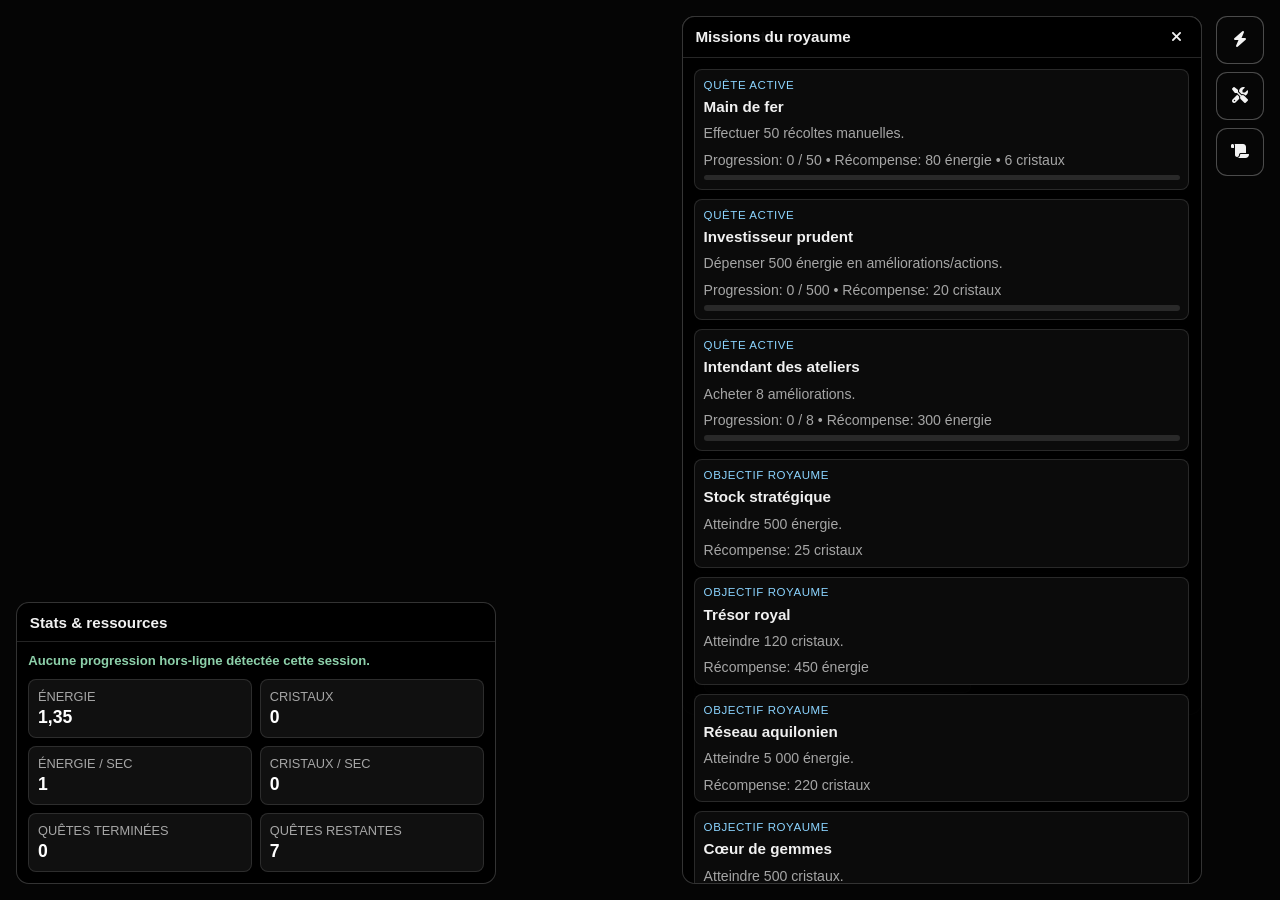
==== idle.html @ 7792df72 "Adjust idle HUD layout and popup toggle behavior" ====
<!DOCTYPE html>
<html lang="fr">
<head>
    <meta charset="UTF-8">
    <meta http-equiv="X-UA-Compatible" content="IE=edge">
    <meta name="viewport" content="width=device-width, initial-scale=1.0">
    <link rel="stylesheet" href="https://cdnjs.cloudflare.com/ajax/libs/font-awesome/6.5.2/css/all.min.css" crossorigin="anonymous" referrerpolicy="no-referrer">
    <link rel="stylesheet" href="style.css">
    <title>Conan Exiles - Idle Aquilonien</title>
</head>
<body class="idle-hud-body">
    <main class="idle-hud" aria-label="Interface HUD du mini-jeu idle">
        <header class="hud-iconbar" aria-label="Navigation HUD">
            <button class="hud-icon-button" type="button" data-popup-target="popup-actions" aria-label="Afficher les actions">
                <i class="fa-solid fa-bolt"></i>
            </button>
            <button class="hud-icon-button" type="button" data-popup-target="popup-upgrades" aria-label="Afficher les améliorations">
                <i class="fa-solid fa-screwdriver-wrench"></i>
            </button>
            <button class="hud-icon-button" type="button" data-popup-target="popup-missions" aria-label="Afficher les missions">
                <i class="fa-solid fa-scroll"></i>
            </button>
        </header>

        <section class="hud-popup" id="popup-actions" aria-label="Actions du jeu idle" hidden>
            <div class="hud-popup__header">
                <h2>Actions</h2>
                <button class="hud-popup__close" type="button" data-popup-close aria-label="Fermer"><i class="fa-solid fa-xmark"></i></button>
            </div>
            <div class="hud-popup__content">
                <button class="button hud-action-button" id="manual-collect" type="button">Récolter (+énergie)</button>
                <button class="button button--danger hud-action-button" id="button-reset-save-idle" type="button">Réinitialiser la sauvegarde idle</button>
                <div class="idle-action-list" id="idle-actions"></div>
            </div>
        </section>

        <section class="hud-popup" id="popup-upgrades" aria-label="Améliorations" hidden>
            <div class="hud-popup__header">
                <h2>Améliorations</h2>
                <button class="hud-popup__close" type="button" data-popup-close aria-label="Fermer"><i class="fa-solid fa-xmark"></i></button>
            </div>
            <div class="hud-popup__content">
                <div class="idle-upgrades" id="idle-upgrades"></div>
            </div>
        </section>

        <section class="hud-popup" id="popup-missions" aria-label="Missions" hidden>
            <div class="hud-popup__header">
                <h2>Missions du royaume</h2>
                <button class="hud-popup__close" type="button" data-popup-close aria-label="Fermer"><i class="fa-solid fa-xmark"></i></button>
            </div>
            <div class="hud-popup__content">
                <div class="idle-missions" id="idle-missions"></div>
            </div>
        </section>

        <section class="hud-stats-panel" id="hud-stats-panel" aria-label="Statistiques du jeu idle">
            <div class="hud-popup__header">
                <h2>Stats & ressources</h2>
            </div>
            <div class="hud-popup__content">
                <p class="idle-highlight" id="offline-gain"></p>
                <section class="stats" id="idle-stats"></section>
            </div>
        </section>
    </main>

    <script src="idle.js"></script>
</body>
</html>
---- style.css ----
:root {
    --font-family-base: "Inter", "Segoe UI", Roboto, Helvetica, Arial, sans-serif;
    --space-1: 0.25rem;
    --space-2: 0.5rem;
    --space-3: 0.75rem;
    --space-4: 1rem;
    --space-5: 1.5rem;
    --space-6: 2rem;
    --radius-sm: 0.625rem;
    --radius-md: 1rem;
    --radius-lg: 1.35rem;
    --color-text: #f5f7ff;
    --color-text-muted: #bfc6d8;
    --color-surface: rgba(8, 13, 20, 0.82);
    --color-surface-alt: rgba(17, 23, 34, 0.85);
    --color-border: rgba(164, 194, 236, 0.24);
    --color-brand: #8bd4ff;
    --color-brand-contrast: #062334;
    --color-focus: #ffe58f;
    --color-success: #6ce5b1;
    --shadow-card: 0 12px 28px rgba(0, 0, 0, 0.35);
}

* {
    box-sizing: border-box;
}

body {
    margin: 0;
    font-family: var(--font-family-base);
    color: var(--color-text);
    background: url('./img/background.jpg') center / cover fixed;
    min-height: 100vh;
}

.background-overlay {
    position: fixed;
    inset: 0;
    background: radial-gradient(circle at top right, rgba(34, 112, 201, 0.2), transparent 40%), rgba(5, 8, 13, 0.76);
    backdrop-filter: blur(2px);
    z-index: 0;
}

.app-shell {
    position: relative;
    z-index: 1;
    width: min(1400px, 96vw);
    margin: 1.25rem auto 2.5rem;
    display: grid;
    gap: var(--space-5);
}

.hero,
.toolbar,
.stats,
.panel,
.item-card,
.resource {
    background: var(--color-surface);
    border: 1px solid var(--color-border);
    border-radius: var(--radius-lg);
    box-shadow: var(--shadow-card);
}

.hero {
    display: flex;
    justify-content: space-between;
    gap: var(--space-5);
    padding: 1.5rem;
    align-items: flex-start;
}

.hero__kicker {
    margin: 0;
    letter-spacing: 0.08em;
    text-transform: uppercase;
    font-size: 0.76rem;
    color: var(--color-brand);
    font-weight: 700;
}

h1,
h2,
p {
    margin: 0;
}

h1 {
    margin-top: var(--space-2);
    font-size: clamp(1.7rem, 1.1rem + 2vw, 2.7rem);
}

.hero__subtitle {
    margin-top: var(--space-3);
    max-width: 70ch;
    color: var(--color-text-muted);
}

.hero__actions {
    display: flex;
    align-items: center;
    gap: var(--space-3);
    flex-wrap: wrap;
    justify-content: flex-end;
}

.button {
    border: none;
    background: var(--color-brand);
    color: var(--color-brand-contrast);
    border-radius: 999px;
    font-size: 1rem;
    font-weight: 700;
    padding: 0.7rem 1.25rem;
    cursor: pointer;
    transition: transform 0.2s ease, filter 0.2s ease;
}

.button:hover,
.button:focus-visible {
    transform: translateY(-2px);
    filter: brightness(1.05);
}

.button--danger {
    background: rgba(241, 107, 107, 0.2);
    border: 1px solid rgba(241, 107, 107, 0.45);
    color: #ffd5d5;
}

.button--secondary {
    background: rgba(145, 160, 182, 0.22);
    color: #f8fbff;
    border: 1px solid var(--color-border);
}

.quick-actions {
    display: none;
}

.toolbar {
    display: grid;
    grid-template-columns: repeat(3, minmax(0, 1fr));
    gap: var(--space-4);
    padding: 1rem;
}

.toolbar__field {
    display: grid;
    gap: var(--space-2);
}

.toolbar span {
    font-size: 0.82rem;
    font-weight: 700;
    color: var(--color-text-muted);
    text-transform: uppercase;
    letter-spacing: 0.04em;
}

input,
select {
    width: 100%;
    border-radius: var(--radius-sm);
    border: 1px solid rgba(164, 194, 236, 0.4);
    background: rgba(3, 9, 15, 0.8);
    color: var(--color-text);
    padding: 0.65rem 0.75rem;
    font-size: 1rem;
}

.toolbar__checkbox {
    align-self: end;
    display: flex;
    align-items: center;
    gap: var(--space-2);
    padding-bottom: 0.45rem;
}

.toolbar__checkbox span {
    margin: 0;
    letter-spacing: normal;
    text-transform: none;
}

.stats {
    display: grid;
    grid-template-columns: repeat(3, minmax(0, 1fr));
    gap: var(--space-3);
    padding: var(--space-4);
}

.stat-card {
    background: var(--color-surface-alt);
    border: 1px solid var(--color-border);
    border-radius: var(--radius-md);
    padding: 0.8rem 1rem;
}

.stat-card__label {
    color: var(--color-text-muted);
    font-size: 0.8rem;
    text-transform: uppercase;
}

.stat-card__value {
    font-size: 1.5rem;
    font-weight: 700;
    margin-top: var(--space-2);
}

.catalog-layout {
    display: grid;
    grid-template-columns: repeat(2, minmax(0, 1fr));
    gap: var(--space-5);
}

.panel {
    padding: var(--space-4);
    min-width: 0;
}

.panel__header {
    display: flex;
    justify-content: space-between;
    align-items: center;
    margin-bottom: var(--space-4);
}

.panel__count {
    border-radius: 999px;
    background: rgba(139, 212, 255, 0.18);
    color: var(--color-brand);
    padding: 0.25rem 0.6rem;
    font-weight: 700;
    font-size: 0.9rem;
}

.item-grid {
    display: grid;
    grid-template-columns: 1fr;
    gap: var(--space-3);
    max-height: 56vh;
    overflow: auto;
    padding-right: var(--space-2);
}

.item-card {
    display: grid;
    grid-template-columns: 64px 1fr auto;
    gap: var(--space-3);
    align-items: start;
    padding: 0.55rem;
    background: var(--color-surface-alt);
    border-radius: var(--radius-md);
    min-width: 0;
}

.item-card img {
    width: 64px;
    height: 64px;
    border-radius: var(--radius-sm);
    border: 1px solid var(--color-border);
    object-fit: cover;
}

.item-card__name {
    font-weight: 600;
    overflow-wrap: anywhere;
}

.item-card__recipe {
    color: var(--color-text-muted);
    font-size: 0.8rem;
    margin-top: 0.15rem;
    overflow-wrap: anywhere;
}

.item-card__controls {
    display: flex;
    align-items: center;
    gap: var(--space-2);
    flex-wrap: nowrap;
}

.stepper {
    width: 84px;
    text-align: center;
}

.stepper-btn {
    width: 30px;
    height: 30px;
    border-radius: 50%;
    border: 1px solid var(--color-border);
    background: rgba(7, 17, 28, 0.9);
    color: var(--color-text);
    cursor: pointer;
}

.panel--result {
    padding-bottom: var(--space-5);
}

.resource-grid {
    display: grid;
    grid-template-columns: repeat(auto-fill, minmax(180px, 1fr));
    gap: var(--space-3);
}

.resource {
    position: relative;
    display: flex;
    align-items: center;
    gap: var(--space-3);
    border-radius: var(--radius-md);
    padding: 0.5rem;
    background: var(--color-surface-alt);
}

.resource img {
    width: 58px;
    height: 58px;
    border-radius: var(--radius-sm);
    border: 1px solid var(--color-border);
}

.resource__name {
    font-size: 0.93rem;
}

.resource__quantity {
    font-size: 1.15rem;
    font-weight: 700;
    color: var(--color-success);
}

#fake-loading {
    position: fixed;
    inset: 0;
    display: none;
    z-index: 4;
    background: rgba(0, 0, 0, 0.55);
    align-items: center;
    justify-content: center;
}

.loader-card {
    width: min(460px, 90vw);
    padding: 1.2rem;
    border-radius: var(--radius-lg);
    background: rgba(11, 16, 24, 0.95);
    border: 1px solid var(--color-border);
}

#progress-bar {
    width: 100%;
    height: 12px;
    margin-top: 0.85rem;
    border-radius: 999px;
    overflow: hidden;
    background: rgba(111, 132, 162, 0.32);
}

#percentage {
    height: 100%;
    width: 0;
    transition: width 0.8s ease;
    background: linear-gradient(90deg, #5cd4ff, #5ae5a8);
}

@media (max-width: 1080px) {
    .toolbar,
    .stats,
    .catalog-layout {
        grid-template-columns: 1fr;
    }

    .hero {
        flex-direction: column;
    }

    .hero__actions {
        justify-content: flex-start;
    }

    .item-grid {
        max-height: 42vh;
    }
}

@media (max-width: 860px) {
    .app-shell {
        width: min(1400px, 98vw);
        gap: var(--space-4);
        margin-top: 0.9rem;
    }

    .hero {
        padding: 1rem;
    }

    .hero__subtitle {
        max-width: 100%;
    }

    .toolbar {
        grid-template-columns: 1fr;
    }

    .stats {
        grid-template-columns: 1fr;
    }

    .item-card {
        grid-template-columns: 52px minmax(0, 1fr);
        grid-template-areas:
            "image title"
            "controls controls";
        gap: var(--space-2);
    }

    .item-card img {
        grid-area: image;
        width: 52px;
        height: 52px;
    }

    .item-card > div:first-of-type {
        grid-area: title;
        min-width: 0;
    }

    .item-card__controls {
        grid-area: controls;
        justify-content: flex-start;
    }

    .quick-actions {
        position: sticky;
        bottom: 0.5rem;
        z-index: 3;
        display: grid;
        gap: var(--space-2);
        justify-items: start;
        width: fit-content;
        background: rgba(8, 13, 20, 0.94);
        border: 1px solid var(--color-border);
        border-radius: var(--radius-md);
        padding: 0.6rem;
        box-shadow: var(--shadow-card);
    }

    .quick-actions__hint {
        color: var(--color-text-muted);
        font-size: 0.75rem;
        text-transform: uppercase;
        letter-spacing: 0.03em;
    }
}

.button {
    display: inline-flex;
    align-items: center;
    justify-content: center;
    text-decoration: none;
}

.idle-layout {
    display: grid;
    grid-template-columns: minmax(280px, 0.9fr) minmax(0, 1.1fr);
    gap: var(--space-5);
}

.idle-main {
    display: grid;
    align-content: start;
    gap: var(--space-3);
}

.idle-click {
    margin-top: var(--space-2);
    min-height: 3rem;
}

.idle-highlight {
    color: var(--color-success);
    font-weight: 700;
}

.idle-caption {
    color: var(--color-text-muted);
    font-size: 0.9rem;
}

.idle-upgrades {
    display: grid;
    gap: var(--space-3);
}

.idle-upgrade {
    background: var(--color-surface-alt);
    border: 1px solid var(--color-border);
    border-radius: var(--radius-md);
    padding: var(--space-3);
    display: flex;
    justify-content: space-between;
    align-items: center;
    gap: var(--space-3);
}

.idle-upgrade--disabled {
    opacity: 0.75;
}

.idle-upgrade__title {
    font-weight: 700;
}

.idle-upgrade__description,
.idle-upgrade__meta {
    color: var(--color-text-muted);
    margin-top: 0.2rem;
    font-size: 0.88rem;
}

@media (max-width: 1080px) {
    .idle-layout {
        grid-template-columns: 1fr;
    }

    .idle-upgrade {
        flex-direction: column;
        align-items: flex-start;
    }
}

/* Idle HUD jeu vidéo avec popups */
body.idle-hud-body {
    background: #050505;
    color: #f1f1f1;
    min-height: 100vh;
}

.idle-hud {
    position: relative;
    min-height: 100vh;
    width: 100%;
    padding: 1rem;
}

.hud-iconbar {
    position: fixed;
    top: 1rem;
    right: 1rem;
    z-index: 8;
    display: grid;
    gap: 0.5rem;
}

.hud-icon-button {
    width: 48px;
    height: 48px;
    border-radius: 0.7rem;
    border: 1px solid rgba(255, 255, 255, 0.28);
    background: rgba(7, 7, 7, 0.95);
    color: #f3f3f3;
    font-size: 1rem;
    cursor: pointer;
}

.hud-icon-button:hover,
.hud-icon-button:focus-visible {
    background: #1a1a1a;
}

.hud-icon-button--active {
    background: #1f1f1f;
    border-color: rgba(139, 212, 255, 0.55);
}

.hud-popup {
    position: fixed;
    top: 1rem;
    right: 4.9rem;
    z-index: 7;
    width: min(520px, calc(100vw - 7rem));
    max-height: calc(100vh - 2rem);
    display: grid;
    grid-template-rows: auto 1fr;
    background: rgba(0, 0, 0, 0.95);
    border: 1px solid rgba(255, 255, 255, 0.2);
    border-radius: 0.8rem;
}

.hud-stats-panel {
    position: fixed;
    left: 1rem;
    bottom: 1rem;
    z-index: 6;
    width: min(480px, calc(100vw - 2rem));
    max-height: calc(100vh - 2rem);
    display: grid;
    grid-template-rows: auto 1fr;
    background: rgba(0, 0, 0, 0.95);
    border: 1px solid rgba(255, 255, 255, 0.2);
    border-radius: 0.8rem;
}

.hud-popup--open {
    animation: hudPopupIn 120ms ease-out;
}

@keyframes hudPopupIn {
    from {
        opacity: 0;
        transform: translateX(8px);
    }

    to {
        opacity: 1;
        transform: translateX(0);
    }
}

.hud-popup__header {
    padding: 0.65rem 0.8rem;
    border-bottom: 1px solid rgba(255, 255, 255, 0.14);
    display: flex;
    justify-content: space-between;
    align-items: center;
}

.hud-popup__header h2 {
    font-size: 0.95rem;
}

.hud-popup__close {
    border: none;
    background: transparent;
    color: #f1f1f1;
    cursor: pointer;
    font-size: 0.95rem;
}

.hud-popup__content {
    overflow: auto;
    padding: 0.7rem;
    display: grid;
    gap: 0.7rem;
}

.idle-hud-body .stats {
    display: grid;
    grid-template-columns: repeat(2, minmax(0, 1fr));
    gap: 0.5rem;
    background: transparent;
    border: none;
    box-shadow: none;
    border-radius: 0;
    padding: 0;
}

.idle-hud-body .stat-card {
    background: #101010;
    border: 1px solid rgba(255, 255, 255, 0.12);
    border-radius: 0.5rem;
    padding: 0.55rem;
}

.idle-hud-body .stat-card__label,
.idle-hud-body .idle-upgrade__description,
.idle-hud-body .idle-upgrade__meta {
    color: #a6a6a6;
}

.idle-hud-body .stat-card__value {
    margin-top: 0.2rem;
    font-size: 1.1rem;
    color: #ffffff;
}

.hud-action-button,
.idle-hud-body .idle-upgrade button {
    width: 100%;
    border-radius: 0.45rem;
    background: #1c1c1c;
    border: 1px solid rgba(255, 255, 255, 0.22);
    color: #f3f3f3;
    font-weight: 600;
    padding: 0.55rem 0.7rem;
}

.hud-action-button:hover,
.hud-action-button:focus-visible,
.idle-hud-body .idle-upgrade button:hover,
.idle-hud-body .idle-upgrade button:focus-visible {
    transform: none;
    filter: none;
    background: #2a2a2a;
}

.idle-hud-body .idle-upgrades,
.idle-action-list,
.idle-missions {
    display: grid;
    gap: 0.55rem;
}

.idle-hud-body .idle-upgrade,
.idle-objective {
    background: #0b0b0b;
    border: 1px solid rgba(255, 255, 255, 0.12);
    border-radius: 0.5rem;
    padding: 0.55rem;
    display: grid;
    gap: 0.45rem;
}

.idle-hud-body .idle-upgrade__title {
    font-size: 0.95rem;
}

.idle-objective__badge {
    margin: 0;
    color: #8bd4ff;
    font-size: 0.72rem;
    text-transform: uppercase;
    letter-spacing: 0.05em;
}

.idle-objective--done {
    border-color: rgba(108, 229, 177, 0.7);
}

.idle-progress {
    width: 100%;
    height: 0.35rem;
    border-radius: 999px;
    background: rgba(255, 255, 255, 0.12);
    overflow: hidden;
}

.idle-progress span {
    display: block;
    height: 100%;
    background: linear-gradient(90deg, #7bc5ff, #81e3b5);
}

.idle-hud-body .idle-highlight {
    margin: 0;
    font-size: 0.82rem;
    color: #8dd0aa;
}

.idle-empty {
    margin: 0;
    color: #9d9d9d;
    font-size: 0.9rem;
}

@media (max-width: 720px) {
    .hud-iconbar {
        top: 0.5rem;
        right: 0.5rem;
        grid-template-columns: repeat(2, 1fr);
    }

    .hud-popup {
        top: 4.1rem;
        right: 0.5rem;
        width: calc(100vw - 1rem);
        max-height: calc(100vh - 4.6rem);
    }

    .hud-stats-panel {
        left: 0.5rem;
        bottom: 0.5rem;
        width: calc(100vw - 1rem);
        max-height: min(48vh, 380px);
    }
}
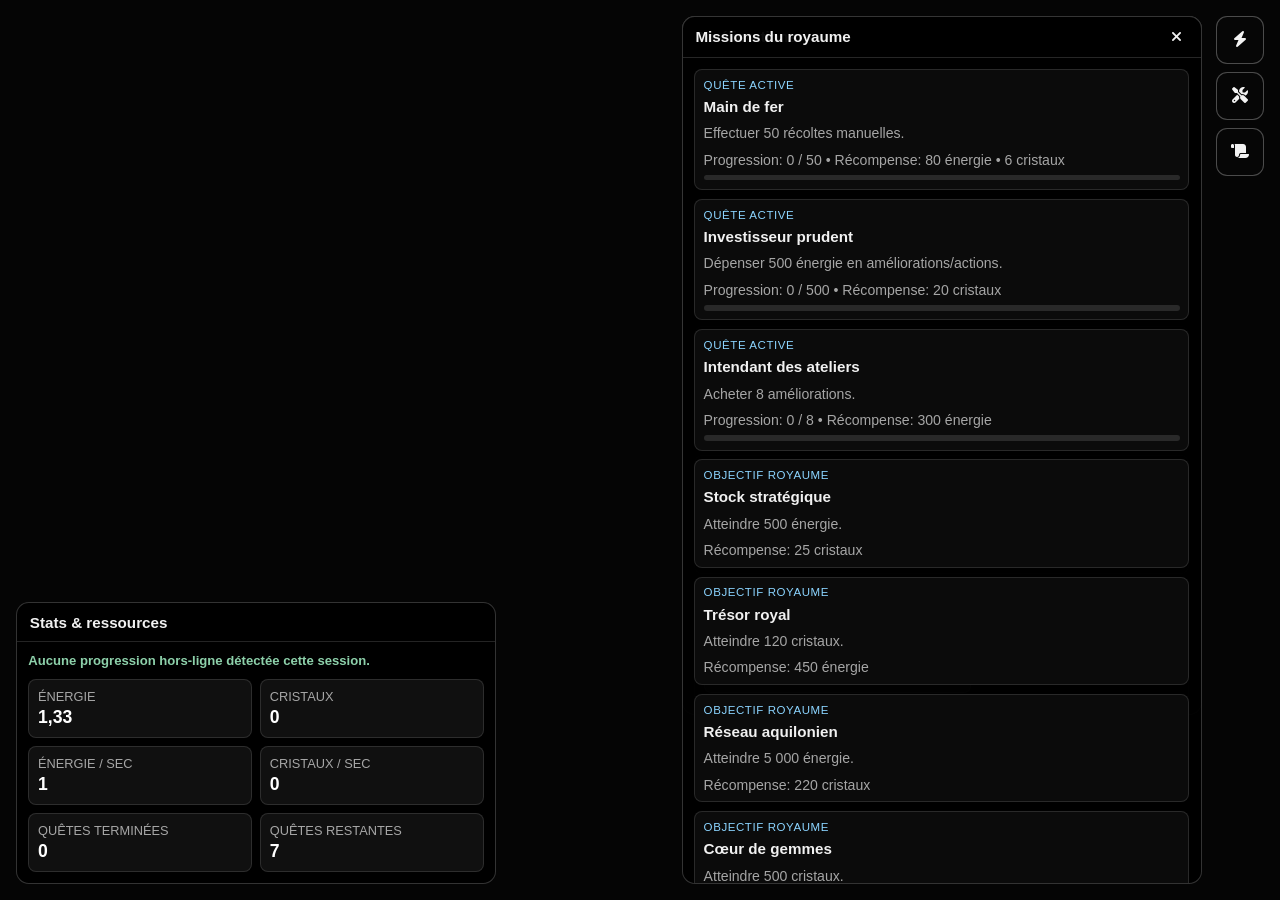
==== commit 75df9ebb: "Fix HUD icon toggle behavior for right-side menu" ====
--- a/idle.html
+++ b/idle.html
@@ -11,13 +11,13 @@
 <body class="idle-hud-body">
     <main class="idle-hud" aria-label="Interface HUD du mini-jeu idle">
         <header class="hud-iconbar" aria-label="Navigation HUD">
-            <button class="hud-icon-button" type="button" data-popup-target="popup-actions" aria-label="Afficher les actions">
+            <button class="hud-icon-button" type="button" data-popup-target="popup-actions" aria-controls="popup-actions" aria-label="Afficher les actions">
                 <i class="fa-solid fa-bolt"></i>
             </button>
-            <button class="hud-icon-button" type="button" data-popup-target="popup-upgrades" aria-label="Afficher les améliorations">
+            <button class="hud-icon-button" type="button" data-popup-target="popup-upgrades" aria-controls="popup-upgrades" aria-label="Afficher les améliorations">
                 <i class="fa-solid fa-screwdriver-wrench"></i>
             </button>
-            <button class="hud-icon-button" type="button" data-popup-target="popup-missions" aria-label="Afficher les missions">
+            <button class="hud-icon-button" type="button" data-popup-target="popup-missions" aria-controls="popup-missions" aria-label="Afficher les missions">
                 <i class="fa-solid fa-scroll"></i>
             </button>
         </header>
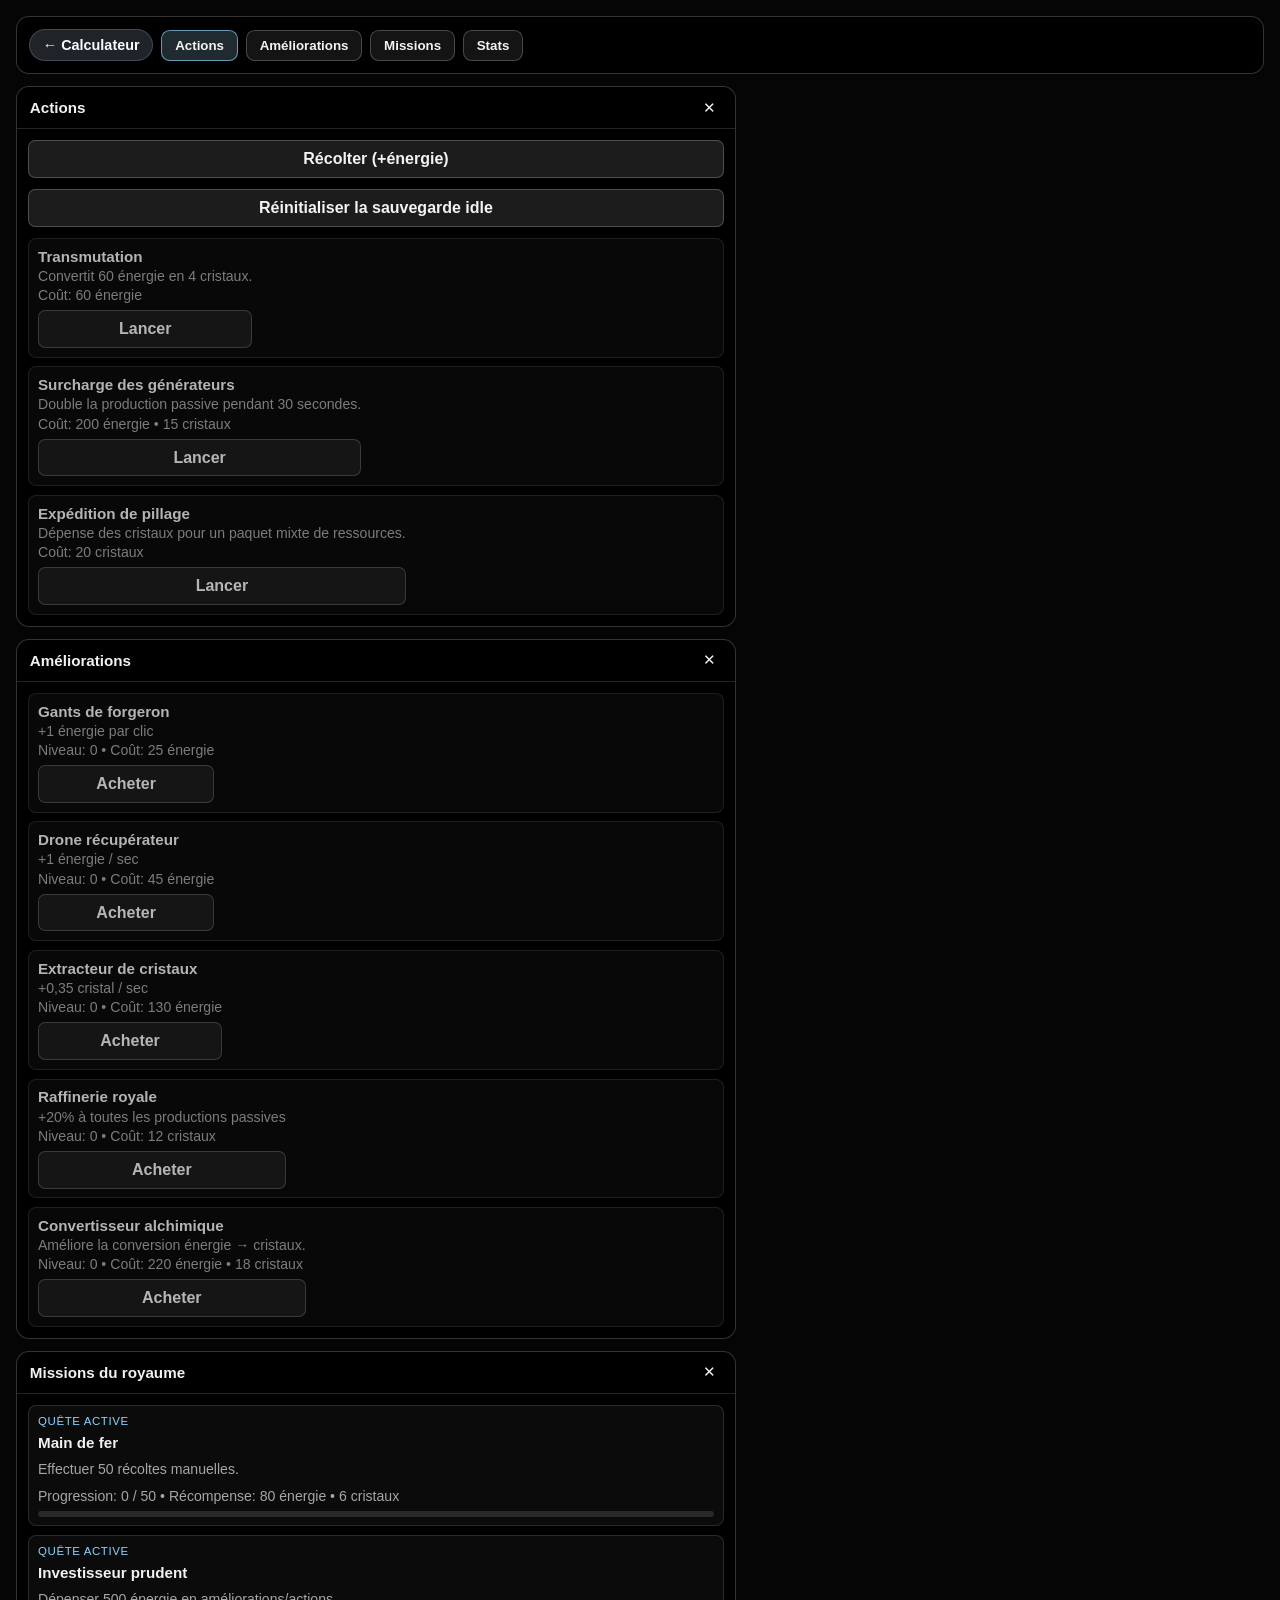
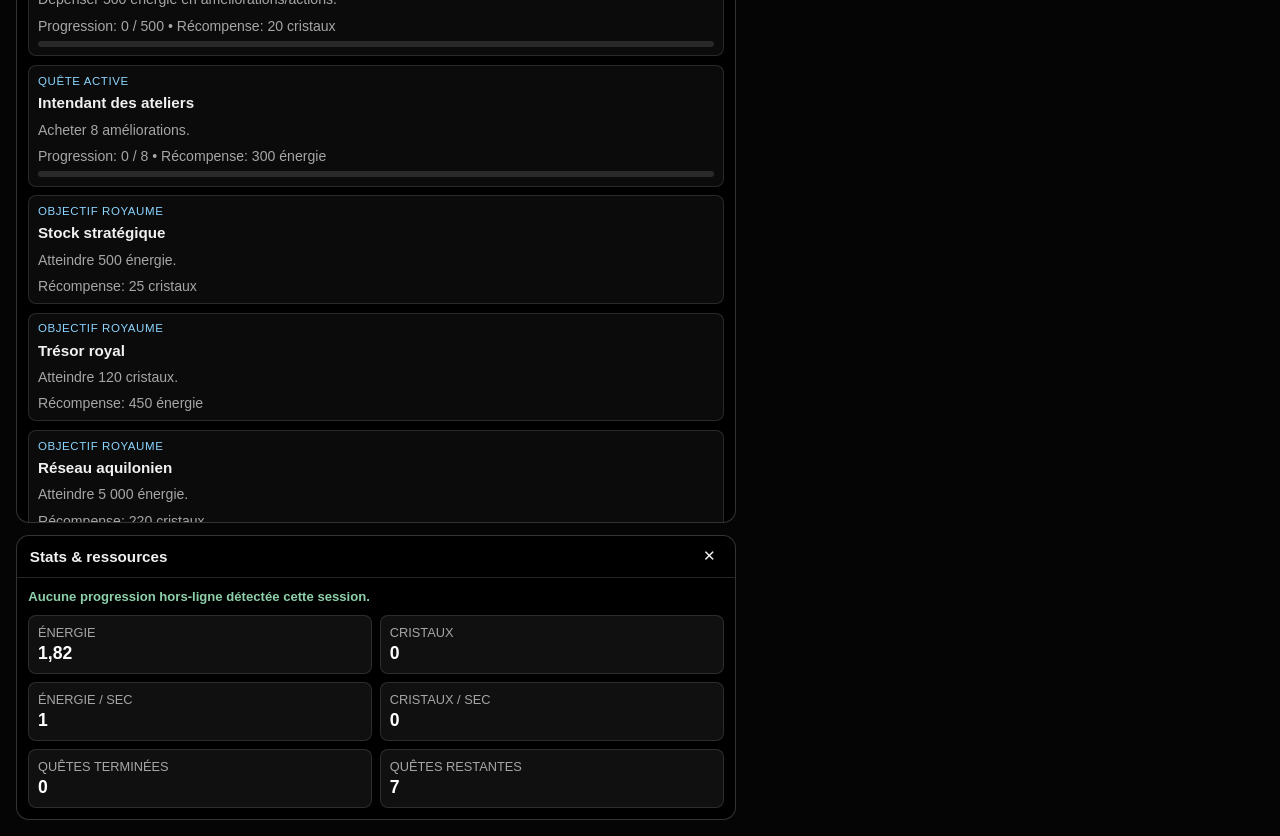
==== commit 8f0ef00d: "Refondre le menu idle en version simple et fiable" ====
--- a/idle.html
+++ b/idle.html
@@ -4,28 +4,23 @@
     <meta charset="UTF-8">
     <meta http-equiv="X-UA-Compatible" content="IE=edge">
     <meta name="viewport" content="width=device-width, initial-scale=1.0">
-    <link rel="stylesheet" href="https://cdnjs.cloudflare.com/ajax/libs/font-awesome/6.5.2/css/all.min.css" crossorigin="anonymous" referrerpolicy="no-referrer">
     <link rel="stylesheet" href="style.css">
     <title>Conan Exiles - Idle Aquilonien</title>
 </head>
 <body class="idle-hud-body">
     <main class="idle-hud" aria-label="Interface HUD du mini-jeu idle">
-        <header class="hud-iconbar" aria-label="Navigation HUD">
-            <button class="hud-icon-button" type="button" data-popup-target="popup-actions" aria-controls="popup-actions" aria-label="Afficher les actions">
-                <i class="fa-solid fa-bolt"></i>
-            </button>
-            <button class="hud-icon-button" type="button" data-popup-target="popup-upgrades" aria-controls="popup-upgrades" aria-label="Afficher les améliorations">
-                <i class="fa-solid fa-screwdriver-wrench"></i>
-            </button>
-            <button class="hud-icon-button" type="button" data-popup-target="popup-missions" aria-controls="popup-missions" aria-label="Afficher les missions">
-                <i class="fa-solid fa-scroll"></i>
-            </button>
+        <header class="hud-menu" aria-label="Menu principal HUD">
+            <a class="button button--secondary hud-menu__link" href="index.html">← Calculateur</a>
+            <button class="hud-menu__button" type="button" data-popup-target="popup-actions" aria-controls="popup-actions">Actions</button>
+            <button class="hud-menu__button" type="button" data-popup-target="popup-upgrades" aria-controls="popup-upgrades">Améliorations</button>
+            <button class="hud-menu__button" type="button" data-popup-target="popup-missions" aria-controls="popup-missions">Missions</button>
+            <button class="hud-menu__button" type="button" data-popup-target="popup-stats" aria-controls="popup-stats">Stats</button>
         </header>
 
-        <section class="hud-popup" id="popup-actions" aria-label="Actions du jeu idle" hidden>
+        <section class="hud-popup hud-popup--open" id="popup-actions" aria-label="Actions du jeu idle">
             <div class="hud-popup__header">
                 <h2>Actions</h2>
-                <button class="hud-popup__close" type="button" data-popup-close aria-label="Fermer"><i class="fa-solid fa-xmark"></i></button>
+                <button class="hud-popup__close" type="button" data-popup-close aria-label="Fermer">✕</button>
             </div>
             <div class="hud-popup__content">
                 <button class="button hud-action-button" id="manual-collect" type="button">Récolter (+énergie)</button>
@@ -37,7 +32,7 @@
         <section class="hud-popup" id="popup-upgrades" aria-label="Améliorations" hidden>
             <div class="hud-popup__header">
                 <h2>Améliorations</h2>
-                <button class="hud-popup__close" type="button" data-popup-close aria-label="Fermer"><i class="fa-solid fa-xmark"></i></button>
+                <button class="hud-popup__close" type="button" data-popup-close aria-label="Fermer">✕</button>
             </div>
             <div class="hud-popup__content">
                 <div class="idle-upgrades" id="idle-upgrades"></div>
@@ -47,16 +42,17 @@
         <section class="hud-popup" id="popup-missions" aria-label="Missions" hidden>
             <div class="hud-popup__header">
                 <h2>Missions du royaume</h2>
-                <button class="hud-popup__close" type="button" data-popup-close aria-label="Fermer"><i class="fa-solid fa-xmark"></i></button>
+                <button class="hud-popup__close" type="button" data-popup-close aria-label="Fermer">✕</button>
             </div>
             <div class="hud-popup__content">
                 <div class="idle-missions" id="idle-missions"></div>
             </div>
         </section>
 
-        <section class="hud-stats-panel" id="hud-stats-panel" aria-label="Statistiques du jeu idle">
+        <section class="hud-popup" id="popup-stats" aria-label="Statistiques du jeu idle" hidden>
             <div class="hud-popup__header">
                 <h2>Stats & ressources</h2>
+                <button class="hud-popup__close" type="button" data-popup-close aria-label="Fermer">✕</button>
             </div>
             <div class="hud-popup__content">
                 <p class="idle-highlight" id="offline-gain"></p>
--- a/style.css
+++ b/style.css
@@ -549,57 +549,49 @@
     padding: 1rem;
 }
 
-.hud-iconbar {
-    position: fixed;
-    top: 1rem;
-    right: 1rem;
+.hud-menu {
+    position: sticky;
+    top: 0.5rem;
     z-index: 8;
-    display: grid;
+    display: flex;
+    flex-wrap: wrap;
     gap: 0.5rem;
-}
-
-.hud-icon-button {
-    width: 48px;
-    height: 48px;
-    border-radius: 0.7rem;
-    border: 1px solid rgba(255, 255, 255, 0.28);
-    background: rgba(7, 7, 7, 0.95);
+    align-items: center;
+    padding: 0.75rem;
+    border-radius: 0.8rem;
+    background: rgba(0, 0, 0, 0.94);
+    border: 1px solid rgba(255, 255, 255, 0.2);
+}
+
+.hud-menu__button {
+    border: 1px solid rgba(255, 255, 255, 0.22);
+    background: #141414;
     color: #f3f3f3;
-    font-size: 1rem;
+    border-radius: 0.55rem;
+    padding: 0.45rem 0.8rem;
     cursor: pointer;
-}
-
-.hud-icon-button:hover,
-.hud-icon-button:focus-visible {
-    background: #1a1a1a;
-}
-
-.hud-icon-button--active {
-    background: #1f1f1f;
-    border-color: rgba(139, 212, 255, 0.55);
+    font-weight: 600;
+}
+
+.hud-menu__button:hover,
+.hud-menu__button:focus-visible {
+    background: #242424;
+}
+
+.hud-menu__button--active {
+    border-color: rgba(139, 212, 255, 0.65);
+    background: #202a31;
+}
+
+.hud-menu__link {
+    padding: 0.45rem 0.8rem;
+    font-size: 0.9rem;
 }
 
 .hud-popup {
-    position: fixed;
-    top: 1rem;
-    right: 4.9rem;
-    z-index: 7;
-    width: min(520px, calc(100vw - 7rem));
-    max-height: calc(100vh - 2rem);
-    display: grid;
-    grid-template-rows: auto 1fr;
-    background: rgba(0, 0, 0, 0.95);
-    border: 1px solid rgba(255, 255, 255, 0.2);
-    border-radius: 0.8rem;
-}
-
-.hud-stats-panel {
-    position: fixed;
-    left: 1rem;
-    bottom: 1rem;
-    z-index: 6;
-    width: min(480px, calc(100vw - 2rem));
-    max-height: calc(100vh - 2rem);
+    margin-top: 0.75rem;
+    width: min(720px, 100%);
+    max-height: calc(100vh - 8rem);
     display: grid;
     grid-template-rows: auto 1fr;
     background: rgba(0, 0, 0, 0.95);
@@ -760,23 +752,12 @@
 }
 
 @media (max-width: 720px) {
-    .hud-iconbar {
-        top: 0.5rem;
-        right: 0.5rem;
-        grid-template-columns: repeat(2, 1fr);
+    .idle-hud {
+        padding: 0.5rem;
     }
 
     .hud-popup {
-        top: 4.1rem;
-        right: 0.5rem;
         width: calc(100vw - 1rem);
-        max-height: calc(100vh - 4.6rem);
-    }
-
-    .hud-stats-panel {
-        left: 0.5rem;
-        bottom: 0.5rem;
-        width: calc(100vw - 1rem);
-        max-height: min(48vh, 380px);
-    }
-}
+        max-height: calc(100vh - 7.5rem);
+    }
+}
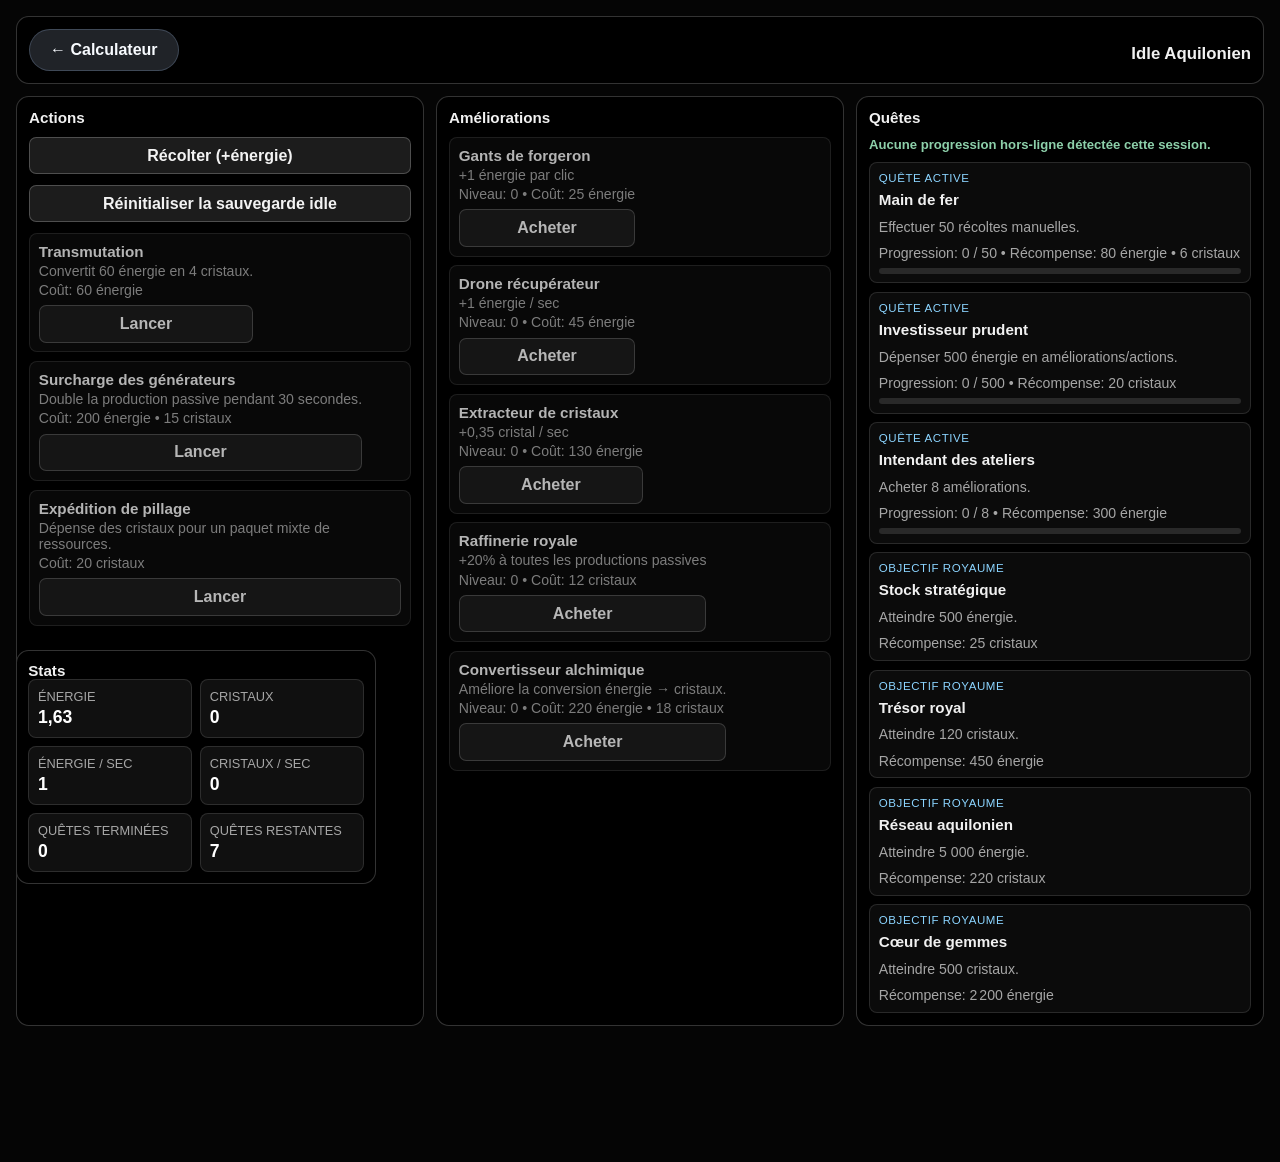
==== commit 0f92c942: "Refondre l'UI idle en colonnes sans menu popup" ====
--- a/idle.html
+++ b/idle.html
@@ -8,56 +8,33 @@
     <title>Conan Exiles - Idle Aquilonien</title>
 </head>
 <body class="idle-hud-body">
-    <main class="idle-hud" aria-label="Interface HUD du mini-jeu idle">
-        <header class="hud-menu" aria-label="Menu principal HUD">
-            <a class="button button--secondary hud-menu__link" href="index.html">← Calculateur</a>
-            <button class="hud-menu__button" type="button" data-popup-target="popup-actions" aria-controls="popup-actions">Actions</button>
-            <button class="hud-menu__button" type="button" data-popup-target="popup-upgrades" aria-controls="popup-upgrades">Améliorations</button>
-            <button class="hud-menu__button" type="button" data-popup-target="popup-missions" aria-controls="popup-missions">Missions</button>
-            <button class="hud-menu__button" type="button" data-popup-target="popup-stats" aria-controls="popup-stats">Stats</button>
+    <main class="idle-simple" aria-label="Interface simple du mini-jeu idle">
+        <header class="idle-simple__header">
+            <a class="button button--secondary" href="index.html">← Calculateur</a>
+            <h1>Idle Aquilonien</h1>
         </header>
 
-        <section class="hud-popup hud-popup--open" id="popup-actions" aria-label="Actions du jeu idle">
-            <div class="hud-popup__header">
-                <h2>Actions</h2>
-                <button class="hud-popup__close" type="button" data-popup-close aria-label="Fermer">✕</button>
-            </div>
-            <div class="hud-popup__content">
-                <button class="button hud-action-button" id="manual-collect" type="button">Récolter (+énergie)</button>
-                <button class="button button--danger hud-action-button" id="button-reset-save-idle" type="button">Réinitialiser la sauvegarde idle</button>
-                <div class="idle-action-list" id="idle-actions"></div>
-            </div>
+        <section class="idle-column" aria-label="Colonne actions">
+            <h2>Actions</h2>
+            <button class="button hud-action-button" id="manual-collect" type="button">Récolter (+énergie)</button>
+            <button class="button button--danger hud-action-button" id="button-reset-save-idle" type="button">Réinitialiser la sauvegarde idle</button>
+            <div class="idle-action-list" id="idle-actions"></div>
         </section>
 
-        <section class="hud-popup" id="popup-upgrades" aria-label="Améliorations" hidden>
-            <div class="hud-popup__header">
-                <h2>Améliorations</h2>
-                <button class="hud-popup__close" type="button" data-popup-close aria-label="Fermer">✕</button>
-            </div>
-            <div class="hud-popup__content">
-                <div class="idle-upgrades" id="idle-upgrades"></div>
-            </div>
+        <section class="idle-column" aria-label="Colonne améliorations">
+            <h2>Améliorations</h2>
+            <div class="idle-upgrades" id="idle-upgrades"></div>
         </section>
 
-        <section class="hud-popup" id="popup-missions" aria-label="Missions" hidden>
-            <div class="hud-popup__header">
-                <h2>Missions du royaume</h2>
-                <button class="hud-popup__close" type="button" data-popup-close aria-label="Fermer">✕</button>
-            </div>
-            <div class="hud-popup__content">
-                <div class="idle-missions" id="idle-missions"></div>
-            </div>
+        <section class="idle-column" aria-label="Colonne quêtes et objectifs">
+            <h2>Quêtes</h2>
+            <p class="idle-highlight" id="offline-gain"></p>
+            <div class="idle-missions" id="idle-missions"></div>
         </section>
 
-        <section class="hud-popup" id="popup-stats" aria-label="Statistiques du jeu idle" hidden>
-            <div class="hud-popup__header">
-                <h2>Stats & ressources</h2>
-                <button class="hud-popup__close" type="button" data-popup-close aria-label="Fermer">✕</button>
-            </div>
-            <div class="hud-popup__content">
-                <p class="idle-highlight" id="offline-gain"></p>
-                <section class="stats" id="idle-stats"></section>
-            </div>
+        <section class="idle-stats-corner" aria-label="Statistiques du jeu idle">
+            <h2>Stats</h2>
+            <section class="stats" id="idle-stats"></section>
         </section>
     </main>
 
--- a/style.css
+++ b/style.css
@@ -535,111 +535,66 @@
     }
 }
 
-/* Idle HUD jeu vidéo avec popups */
+/* Idle layout simple: colonnes + stats en bas à gauche */
 body.idle-hud-body {
     background: #050505;
     color: #f1f1f1;
     min-height: 100vh;
 }
 
-.idle-hud {
-    position: relative;
+.idle-simple {
     min-height: 100vh;
     width: 100%;
-    padding: 1rem;
-}
-
-.hud-menu {
-    position: sticky;
-    top: 0.5rem;
-    z-index: 8;
+    padding: 1rem 1rem 8.5rem;
+    display: grid;
+    gap: 0.75rem;
+    grid-template-columns: repeat(3, minmax(0, 1fr));
+    align-content: start;
+}
+
+.idle-simple__header {
+    grid-column: 1 / -1;
     display: flex;
-    flex-wrap: wrap;
-    gap: 0.5rem;
-    align-items: center;
+    align-items: center;
+    justify-content: space-between;
+    gap: 0.75rem;
     padding: 0.75rem;
     border-radius: 0.8rem;
     background: rgba(0, 0, 0, 0.94);
     border: 1px solid rgba(255, 255, 255, 0.2);
 }
 
-.hud-menu__button {
-    border: 1px solid rgba(255, 255, 255, 0.22);
-    background: #141414;
-    color: #f3f3f3;
-    border-radius: 0.55rem;
-    padding: 0.45rem 0.8rem;
-    cursor: pointer;
-    font-weight: 600;
-}
-
-.hud-menu__button:hover,
-.hud-menu__button:focus-visible {
-    background: #242424;
-}
-
-.hud-menu__button--active {
-    border-color: rgba(139, 212, 255, 0.65);
-    background: #202a31;
-}
-
-.hud-menu__link {
-    padding: 0.45rem 0.8rem;
-    font-size: 0.9rem;
-}
-
-.hud-popup {
-    margin-top: 0.75rem;
-    width: min(720px, 100%);
-    max-height: calc(100vh - 8rem);
-    display: grid;
-    grid-template-rows: auto 1fr;
+.idle-simple__header h1 {
+    font-size: 1.05rem;
+}
+
+.idle-column {
     background: rgba(0, 0, 0, 0.95);
     border: 1px solid rgba(255, 255, 255, 0.2);
     border-radius: 0.8rem;
-}
-
-.hud-popup--open {
-    animation: hudPopupIn 120ms ease-out;
-}
-
-@keyframes hudPopupIn {
-    from {
-        opacity: 0;
-        transform: translateX(8px);
-    }
-
-    to {
-        opacity: 1;
-        transform: translateX(0);
-    }
-}
-
-.hud-popup__header {
-    padding: 0.65rem 0.8rem;
-    border-bottom: 1px solid rgba(255, 255, 255, 0.14);
-    display: flex;
-    justify-content: space-between;
-    align-items: center;
-}
-
-.hud-popup__header h2 {
+    padding: 0.75rem;
+    display: grid;
+    align-content: start;
+    gap: 0.65rem;
+    min-height: 60vh;
+}
+
+.idle-column h2,
+.idle-stats-corner h2 {
+    margin: 0;
     font-size: 0.95rem;
 }
 
-.hud-popup__close {
-    border: none;
-    background: transparent;
-    color: #f1f1f1;
-    cursor: pointer;
-    font-size: 0.95rem;
-}
-
-.hud-popup__content {
-    overflow: auto;
+.idle-stats-corner {
+    position: fixed;
+    left: 1rem;
+    bottom: 1rem;
+    width: min(360px, calc(100vw - 2rem));
+    z-index: 9;
+    background: rgba(0, 0, 0, 0.95);
+    border: 1px solid rgba(255, 255, 255, 0.2);
+    border-radius: 0.8rem;
     padding: 0.7rem;
-    display: grid;
-    gap: 0.7rem;
 }
 
 .idle-hud-body .stats {
@@ -752,12 +707,28 @@
 }
 
 @media (max-width: 720px) {
-    .idle-hud {
-        padding: 0.5rem;
-    }
-
-    .hud-popup {
-        width: calc(100vw - 1rem);
-        max-height: calc(100vh - 7.5rem);
-    }
-}
+    .idle-simple {
+        grid-template-columns: 1fr;
+        padding: 0.5rem 0.5rem 8rem;
+    }
+
+    .idle-simple__header {
+        flex-direction: column;
+        align-items: flex-start;
+    }
+
+    .idle-column {
+        min-height: auto;
+    }
+
+    .idle-stats-corner {
+        left: 0.5rem;
+        right: 0.5rem;
+        bottom: 0.5rem;
+        width: auto;
+    }
+
+    .idle-hud-body .stats {
+        grid-template-columns: 1fr;
+    }
+}
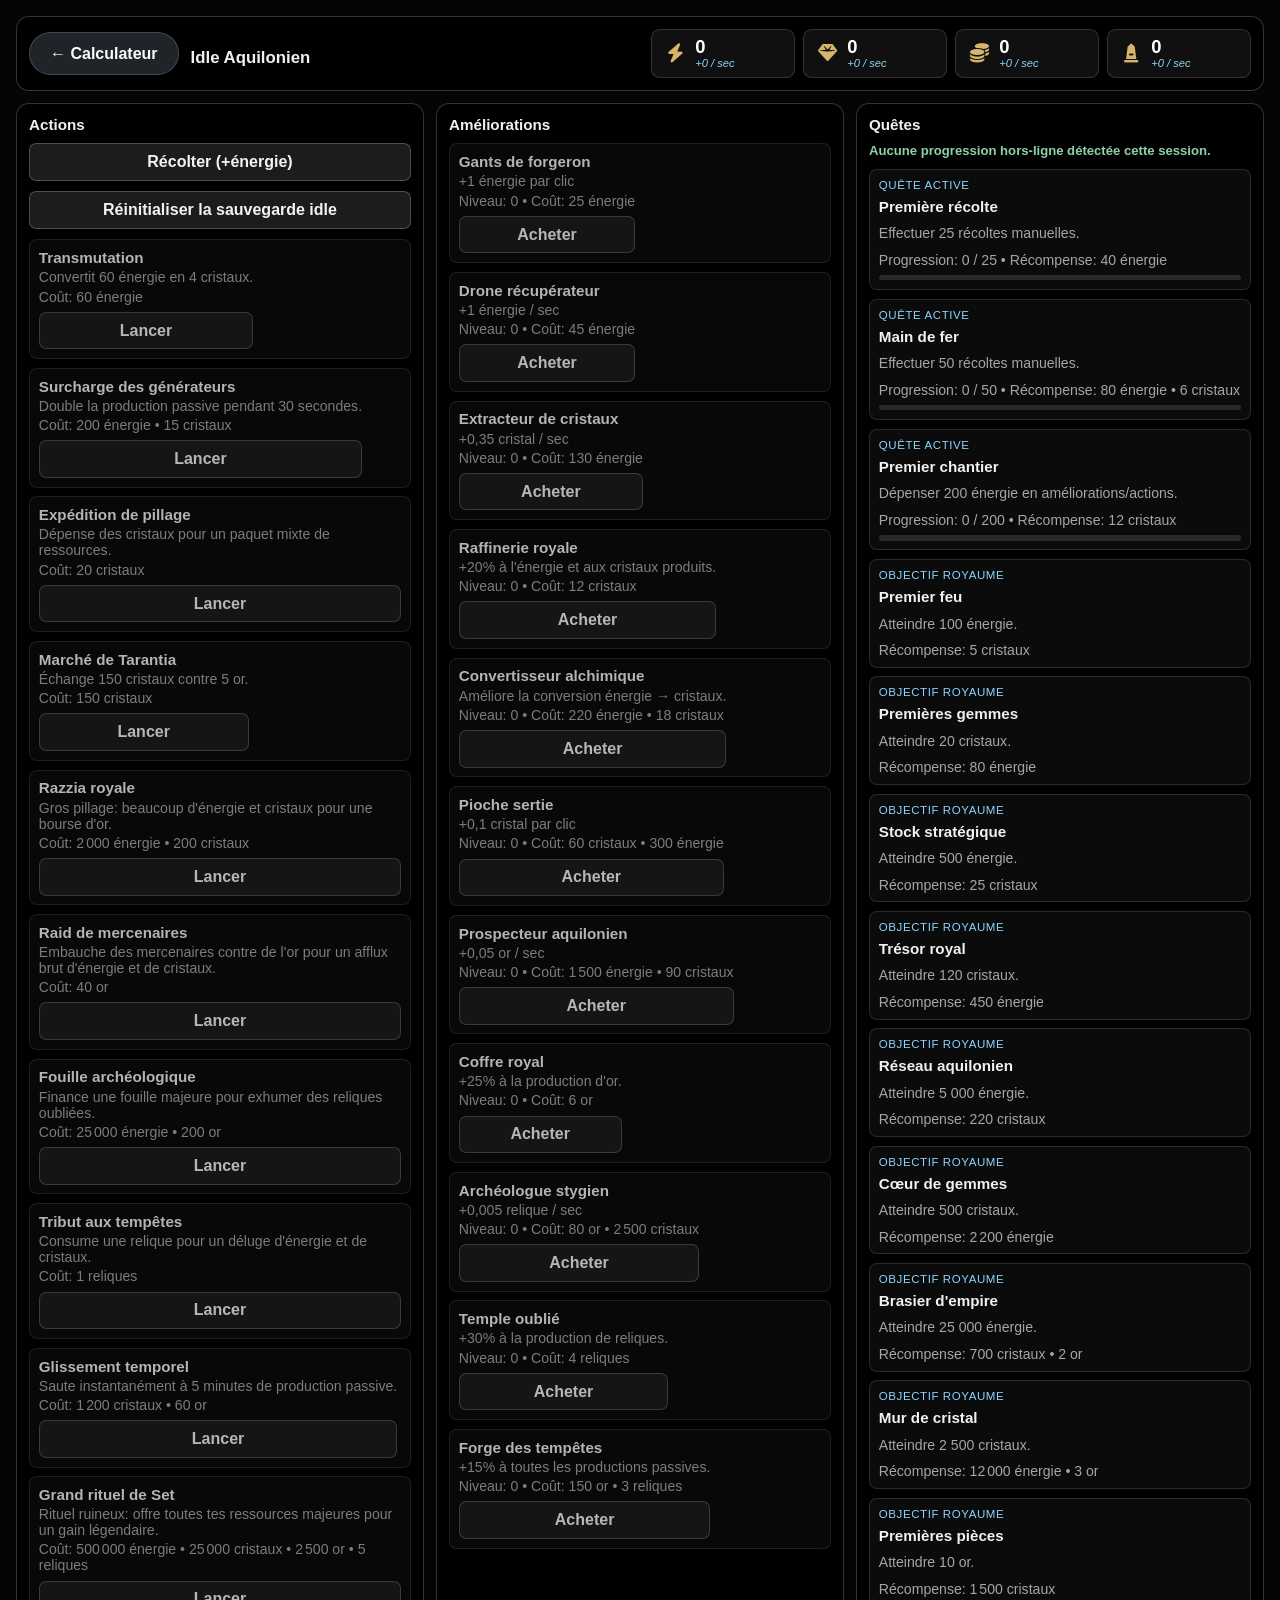
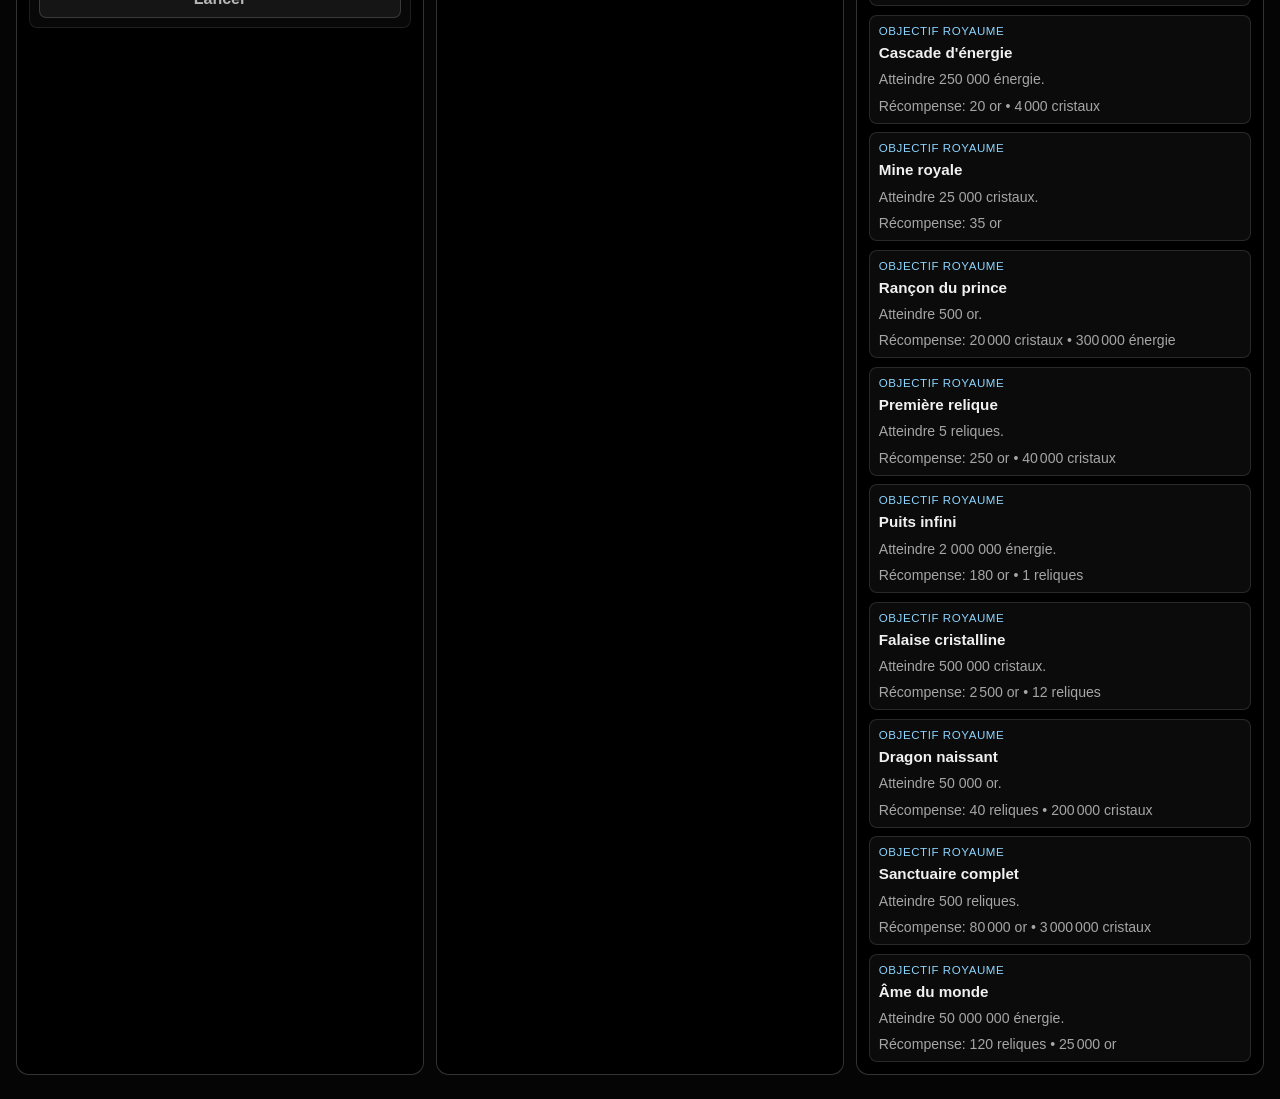
==== commit e14283a4: "update UI, add tons of quests, add two more resources" ====
--- a/idle.html
+++ b/idle.html
@@ -5,13 +5,17 @@
     <meta http-equiv="X-UA-Compatible" content="IE=edge">
     <meta name="viewport" content="width=device-width, initial-scale=1.0">
     <link rel="stylesheet" href="style.css">
+    <link rel="stylesheet" href="https://cdnjs.cloudflare.com/ajax/libs/font-awesome/6.5.2/css/all.min.css" crossorigin="anonymous" referrerpolicy="no-referrer">
     <title>Conan Exiles - Idle Aquilonien</title>
 </head>
 <body class="idle-hud-body">
     <main class="idle-simple" aria-label="Interface simple du mini-jeu idle">
         <header class="idle-simple__header">
-            <a class="button button--secondary" href="index.html">← Calculateur</a>
-            <h1>Idle Aquilonien</h1>
+            <div class="idle-simple__header-left">
+                <a class="button button--secondary" href="index.html">← Calculateur</a>
+                <h1>Idle Aquilonien</h1>
+            </div>
+            <div class="idle-header__resources" id="idle-resources" aria-label="Ressources"></div>
         </header>
 
         <section class="idle-column" aria-label="Colonne actions">
@@ -31,11 +35,6 @@
             <p class="idle-highlight" id="offline-gain"></p>
             <div class="idle-missions" id="idle-missions"></div>
         </section>
-
-        <section class="idle-stats-corner" aria-label="Statistiques du jeu idle">
-            <h2>Stats</h2>
-            <section class="stats" id="idle-stats"></section>
-        </section>
     </main>
 
     <script src="idle.js"></script>
--- a/style.css
+++ b/style.css
@@ -191,6 +191,7 @@
 }
 
 .stat-card {
+    position: relative;
     background: var(--color-surface-alt);
     border: 1px solid var(--color-border);
     border-radius: var(--radius-md);
@@ -207,6 +208,17 @@
     font-size: 1.5rem;
     font-weight: 700;
     margin-top: var(--space-2);
+}
+
+.stat-card__rate {
+    position: absolute;
+    right: 0.6rem;
+    bottom: 0.35rem;
+    margin: 0;
+    font-size: 0.7rem;
+    font-style: italic;
+    color: var(--color-text-muted);
+    pointer-events: none;
 }
 
 .catalog-layout {
@@ -535,7 +547,7 @@
     }
 }
 
-/* Idle layout simple: colonnes + stats en bas à gauche */
+/* Idle layout simple: colonnes + ressources dans l'en-tête */
 body.idle-hud-body {
     background: #050505;
     color: #f1f1f1;
@@ -545,7 +557,7 @@
 .idle-simple {
     min-height: 100vh;
     width: 100%;
-    padding: 1rem 1rem 8.5rem;
+    padding: 1rem 1rem 1.5rem;
     display: grid;
     gap: 0.75rem;
     grid-template-columns: repeat(3, minmax(0, 1fr));
@@ -557,15 +569,66 @@
     display: flex;
     align-items: center;
     justify-content: space-between;
-    gap: 0.75rem;
+    gap: 1rem;
     padding: 0.75rem;
     border-radius: 0.8rem;
     background: rgba(0, 0, 0, 0.94);
     border: 1px solid rgba(255, 255, 255, 0.2);
+    flex-wrap: wrap;
+}
+
+.idle-simple__header-left {
+    display: flex;
+    align-items: center;
+    gap: 0.75rem;
 }
 
 .idle-simple__header h1 {
     font-size: 1.05rem;
+}
+
+.idle-header__resources {
+    display: flex;
+    align-items: stretch;
+    gap: 0.5rem;
+    flex-wrap: wrap;
+}
+
+.idle-resource {
+    display: flex;
+    align-items: center;
+    gap: 0.6rem;
+    padding: 0.45rem 0.8rem;
+    background: #101010;
+    border: 1px solid rgba(255, 255, 255, 0.14);
+    border-radius: 0.55rem;
+    min-width: 9rem;
+}
+
+.idle-resource__icon {
+    font-size: 1.2rem;
+    color: #d7b56d;
+    width: 1.3rem;
+    text-align: center;
+}
+
+.idle-resource__info {
+    display: flex;
+    flex-direction: column;
+    line-height: 1.05;
+}
+
+.idle-resource__value {
+    font-size: 1.15rem;
+    font-weight: 700;
+    color: #ffffff;
+}
+
+.idle-resource__rate {
+    margin-top: 0.1rem;
+    font-size: 0.7rem;
+    font-style: italic;
+    color: #8bd4ff;
 }
 
 .idle-column {
@@ -579,52 +642,14 @@
     min-height: 60vh;
 }
 
-.idle-column h2,
-.idle-stats-corner h2 {
+.idle-column h2 {
     margin: 0;
     font-size: 0.95rem;
 }
 
-.idle-stats-corner {
-    position: fixed;
-    left: 1rem;
-    bottom: 1rem;
-    width: min(360px, calc(100vw - 2rem));
-    z-index: 9;
-    background: rgba(0, 0, 0, 0.95);
-    border: 1px solid rgba(255, 255, 255, 0.2);
-    border-radius: 0.8rem;
-    padding: 0.7rem;
-}
-
-.idle-hud-body .stats {
-    display: grid;
-    grid-template-columns: repeat(2, minmax(0, 1fr));
-    gap: 0.5rem;
-    background: transparent;
-    border: none;
-    box-shadow: none;
-    border-radius: 0;
-    padding: 0;
-}
-
-.idle-hud-body .stat-card {
-    background: #101010;
-    border: 1px solid rgba(255, 255, 255, 0.12);
-    border-radius: 0.5rem;
-    padding: 0.55rem;
-}
-
-.idle-hud-body .stat-card__label,
 .idle-hud-body .idle-upgrade__description,
 .idle-hud-body .idle-upgrade__meta {
     color: #a6a6a6;
-}
-
-.idle-hud-body .stat-card__value {
-    margin-top: 0.2rem;
-    font-size: 1.1rem;
-    color: #ffffff;
 }
 
 .hud-action-button,
@@ -709,7 +734,7 @@
 @media (max-width: 720px) {
     .idle-simple {
         grid-template-columns: 1fr;
-        padding: 0.5rem 0.5rem 8rem;
+        padding: 0.5rem;
     }
 
     .idle-simple__header {
@@ -721,14 +746,12 @@
         min-height: auto;
     }
 
-    .idle-stats-corner {
-        left: 0.5rem;
-        right: 0.5rem;
-        bottom: 0.5rem;
-        width: auto;
-    }
-
-    .idle-hud-body .stats {
-        grid-template-columns: 1fr;
-    }
-}
+    .idle-header__resources {
+        width: 100%;
+    }
+
+    .idle-resource {
+        flex: 1 1 45%;
+        min-width: 0;
+    }
+}
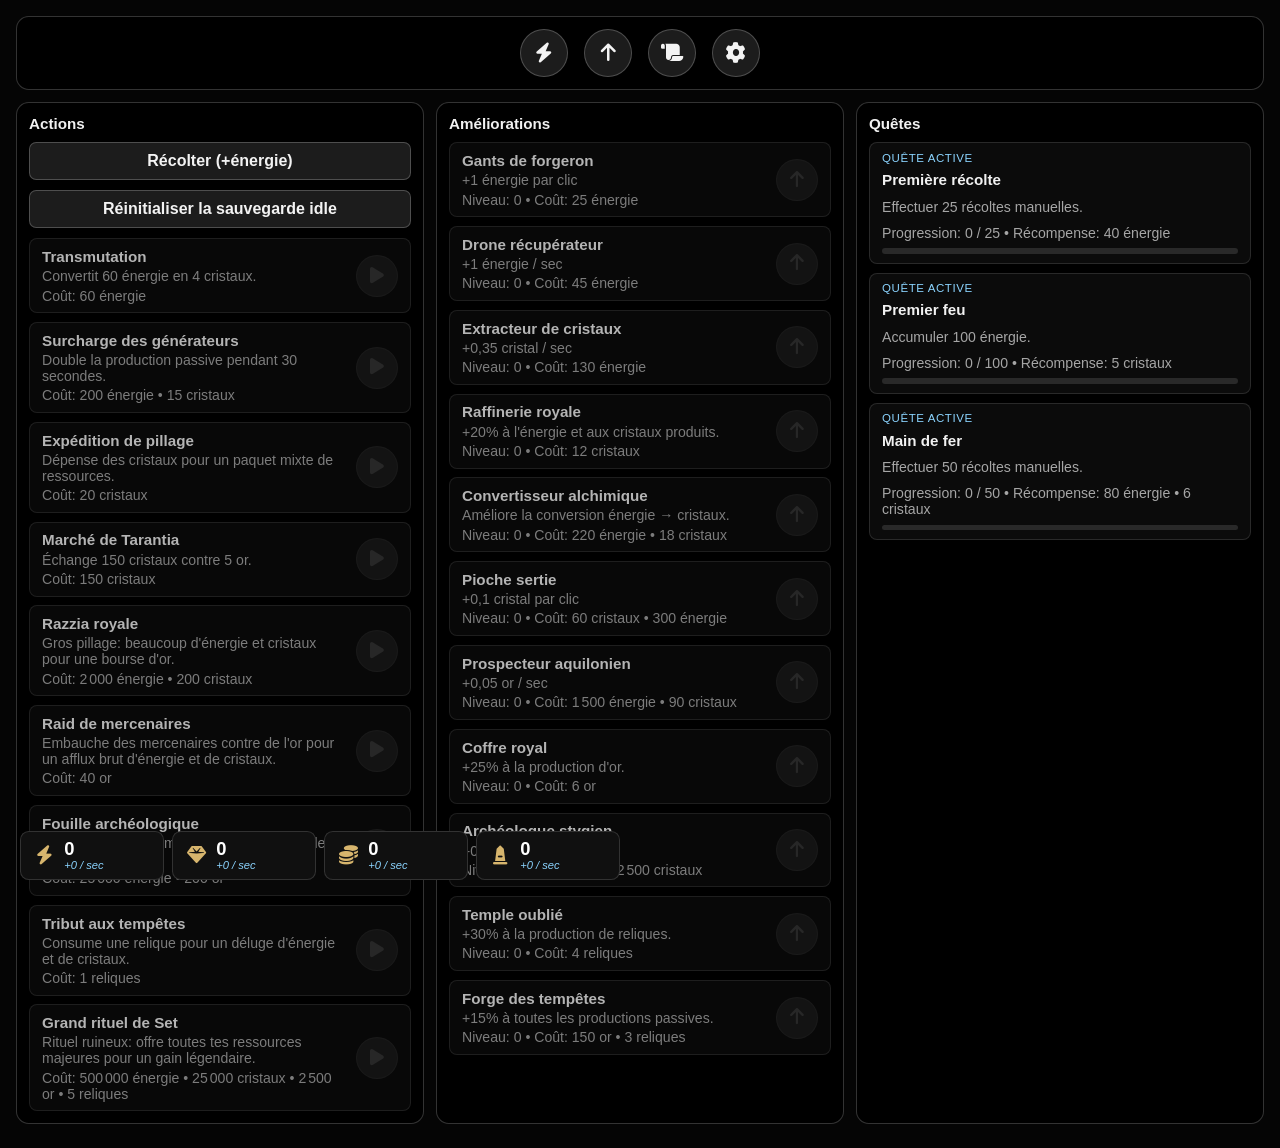
==== commit 0fd741fb: "improve UI" ====
--- a/idle.html
+++ b/idle.html
@@ -9,13 +9,15 @@
     <title>Conan Exiles - Idle Aquilonien</title>
 </head>
 <body class="idle-hud-body">
+    <div class="idle-header__resources" id="idle-resources" aria-label="Ressources"></div>
     <main class="idle-simple" aria-label="Interface simple du mini-jeu idle">
         <header class="idle-simple__header">
-            <div class="idle-simple__header-left">
-                <a class="button button--secondary" href="index.html">← Calculateur</a>
-                <h1>Idle Aquilonien</h1>
+            <div class="idle-header-icons">
+                <button class="idle-icon-btn" title="Voir les actions" aria-label="Actions"><i class="fa-solid fa-bolt"></i></button>
+                <button class="idle-icon-btn" title="Voir les améliorations" aria-label="Améliorations"><i class="fa-solid fa-arrow-up"></i></button>
+                <button class="idle-icon-btn" title="Voir les quêtes" aria-label="Quêtes"><i class="fa-solid fa-scroll"></i></button>
+                <button class="idle-icon-btn" title="Paramètres" aria-label="Paramètres"><i class="fa-solid fa-gear"></i></button>
             </div>
-            <div class="idle-header__resources" id="idle-resources" aria-label="Ressources"></div>
         </header>
 
         <section class="idle-column" aria-label="Colonne actions">
@@ -32,7 +34,6 @@
 
         <section class="idle-column" aria-label="Colonne quêtes et objectifs">
             <h2>Quêtes</h2>
-            <p class="idle-highlight" id="offline-gain"></p>
             <div class="idle-missions" id="idle-missions"></div>
         </section>
     </main>
--- a/style.css
+++ b/style.css
@@ -577,21 +577,43 @@
     flex-wrap: wrap;
 }
 
-.idle-simple__header-left {
-    display: flex;
-    align-items: center;
-    gap: 0.75rem;
-}
-
-.idle-simple__header h1 {
-    font-size: 1.05rem;
+.idle-header-icons {
+    display: flex;
+    align-items: center;
+    justify-content: center;
+    gap: 1rem;
+    width: 100%;
+}
+
+.idle-icon-btn {
+    width: 48px;
+    height: 48px;
+    border-radius: 50%;
+    background: #1c1c1c;
+    border: 1px solid rgba(255, 255, 255, 0.22);
+    color: #f3f3f3;
+    font-size: 1.25rem;
+    display: flex;
+    justify-content: center;
+    align-items: center;
+    cursor: pointer;
+    transition: all 0.2s ease;
+}
+
+.idle-icon-btn:hover {
+    background: #2a2a2a;
+    transform: scale(1.05);
 }
 
 .idle-header__resources {
+    position: fixed;
+    bottom: 20px;
+    left: 20px;
     display: flex;
     align-items: stretch;
     gap: 0.5rem;
     flex-wrap: wrap;
+    z-index: 100;
 }
 
 .idle-resource {
@@ -652,8 +674,7 @@
     color: #a6a6a6;
 }
 
-.hud-action-button,
-.idle-hud-body .idle-upgrade button {
+.hud-action-button {
     width: 100%;
     border-radius: 0.45rem;
     background: #1c1c1c;
@@ -664,12 +685,43 @@
 }
 
 .hud-action-button:hover,
-.hud-action-button:focus-visible,
-.idle-hud-body .idle-upgrade button:hover,
-.idle-hud-body .idle-upgrade button:focus-visible {
+.hud-action-button:focus-visible {
     transform: none;
     filter: none;
     background: #2a2a2a;
+}
+
+.idle-hud-body .idle-upgrade button {
+    width: 42px;
+    height: 42px;
+    border-radius: 50%;
+    background: #8bd4ff;
+    color: #062334;
+    border: none;
+    display: flex;
+    justify-content: center;
+    align-items: center;
+    flex-shrink: 0;
+    padding: 0;
+    opacity: 1;
+    font-size: 1.15rem;
+    cursor: pointer;
+    transition: all 0.2s ease;
+}
+
+.idle-hud-body .idle-upgrade button:disabled {
+    background: #2a2a2a;
+    color: rgba(255, 255, 255, 0.25);
+    opacity: 0.5;
+    cursor: not-allowed;
+    border: 1px solid rgba(255, 255, 255, 0.08);
+}
+
+.idle-hud-body .idle-upgrade button:not(:disabled):hover,
+.idle-hud-body .idle-upgrade button:not(:disabled):focus-visible {
+    transform: scale(1.08);
+    filter: brightness(1.1);
+    background: #7bc5ff;
 }
 
 .idle-hud-body .idle-upgrades,
@@ -684,9 +736,24 @@
     background: #0b0b0b;
     border: 1px solid rgba(255, 255, 255, 0.12);
     border-radius: 0.5rem;
-    padding: 0.55rem;
+    padding: 0.55rem 0.75rem;
+}
+
+.idle-objective {
     display: grid;
     gap: 0.45rem;
+}
+
+.idle-hud-body .idle-upgrade {
+    display: flex;
+    justify-content: space-between;
+    align-items: center;
+    gap: 0.75rem;
+}
+
+.idle-hud-body .idle-upgrade > div {
+    flex: 1;
+    min-width: 0;
 }
 
 .idle-hud-body .idle-upgrade__title {
@@ -746,10 +813,6 @@
         min-height: auto;
     }
 
-    .idle-header__resources {
-        width: 100%;
-    }
-
     .idle-resource {
         flex: 1 1 45%;
         min-width: 0;
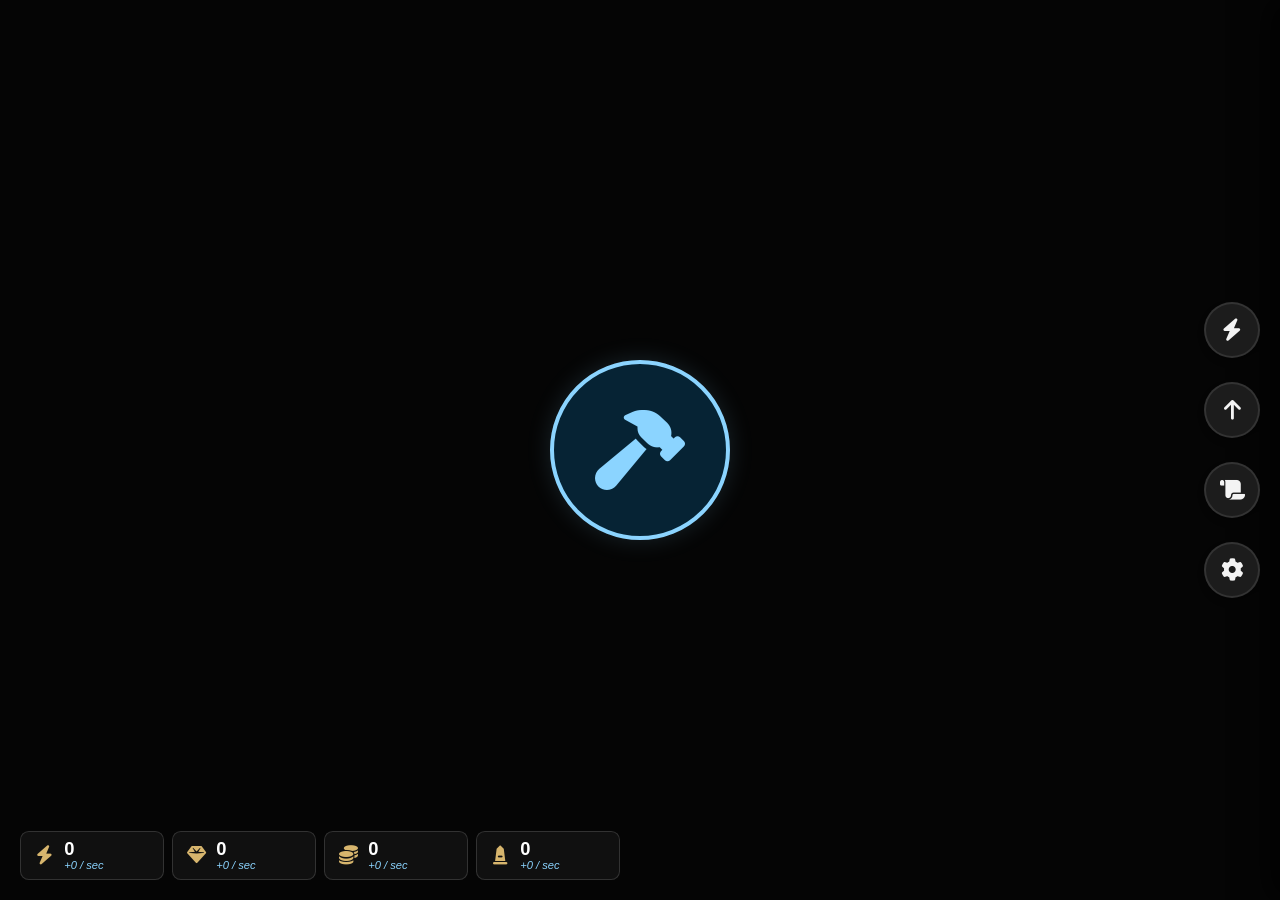
==== commit 4735229e: "improve ui" ====
--- a/idle.html
+++ b/idle.html
@@ -1,43 +1,59 @@
 <!DOCTYPE html>
 <html lang="fr">
+
 <head>
     <meta charset="UTF-8">
     <meta http-equiv="X-UA-Compatible" content="IE=edge">
     <meta name="viewport" content="width=device-width, initial-scale=1.0">
     <link rel="stylesheet" href="style.css">
-    <link rel="stylesheet" href="https://cdnjs.cloudflare.com/ajax/libs/font-awesome/6.5.2/css/all.min.css" crossorigin="anonymous" referrerpolicy="no-referrer">
+    <link rel="stylesheet" href="https://cdnjs.cloudflare.com/ajax/libs/font-awesome/6.5.2/css/all.min.css"
+        crossorigin="anonymous" referrerpolicy="no-referrer">
     <title>Conan Exiles - Idle Aquilonien</title>
 </head>
+
 <body class="idle-hud-body">
     <div class="idle-header__resources" id="idle-resources" aria-label="Ressources"></div>
     <main class="idle-simple" aria-label="Interface simple du mini-jeu idle">
-        <header class="idle-simple__header">
-            <div class="idle-header-icons">
-                <button class="idle-icon-btn" title="Voir les actions" aria-label="Actions"><i class="fa-solid fa-bolt"></i></button>
-                <button class="idle-icon-btn" title="Voir les améliorations" aria-label="Améliorations"><i class="fa-solid fa-arrow-up"></i></button>
-                <button class="idle-icon-btn" title="Voir les quêtes" aria-label="Quêtes"><i class="fa-solid fa-scroll"></i></button>
-                <button class="idle-icon-btn" title="Paramètres" aria-label="Paramètres"><i class="fa-solid fa-gear"></i></button>
-            </div>
-        </header>
+        <nav class="idle-side-nav">
+            <button class="idle-icon-btn" data-target="actions" title="Voir les actions" aria-label="Actions"><i class="fa-solid fa-bolt"></i></button>
+            <button class="idle-icon-btn" data-target="upgrades" title="Voir les améliorations" aria-label="Améliorations"><i class="fa-solid fa-arrow-up"></i></button>
+            <button class="idle-icon-btn" data-target="quests" title="Voir les quêtes" aria-label="Quêtes"><i class="fa-solid fa-scroll"></i></button>
+            <button class="idle-icon-btn" data-target="settings" title="Paramètres" aria-label="Paramètres"><i class="fa-solid fa-gear"></i></button>
+        </nav>
 
-        <section class="idle-column" aria-label="Colonne actions">
-            <h2>Actions</h2>
-            <button class="button hud-action-button" id="manual-collect" type="button">Récolter (+énergie)</button>
-            <button class="button button--danger hud-action-button" id="button-reset-save-idle" type="button">Réinitialiser la sauvegarde idle</button>
-            <div class="idle-action-list" id="idle-actions"></div>
-        </section>
+        <div class="idle-center-action">
+            <button class="idle-big-collect-btn" id="manual-collect" type="button" aria-label="Récolter de l'énergie">
+                <i class="fa-solid fa-hammer"></i>
+            </button>
+        </div>
 
-        <section class="idle-column" aria-label="Colonne améliorations">
-            <h2>Améliorations</h2>
-            <div class="idle-upgrades" id="idle-upgrades"></div>
-        </section>
+        <aside id="idle-side-panel" class="idle-side-panel">
+            <section class="idle-panel-content" id="panel-actions">
+                <h2>Actions</h2>
+                <div class="idle-action-list" id="idle-actions"></div>
+            </section>
 
-        <section class="idle-column" aria-label="Colonne quêtes et objectifs">
-            <h2>Quêtes</h2>
-            <div class="idle-missions" id="idle-missions"></div>
-        </section>
+            <section class="idle-panel-content" id="panel-upgrades">
+                <h2>Améliorations</h2>
+                <div class="idle-upgrades" id="idle-upgrades"></div>
+            </section>
+
+            <section class="idle-panel-content" id="panel-quests">
+                <h2>Quêtes</h2>
+                <div class="idle-missions" id="idle-missions"></div>
+            </section>
+            
+            <section class="idle-panel-content" id="panel-settings">
+                <h2>Paramètres</h2>
+                <div style="margin-top: 1rem;">
+                    <button class="button button--danger hud-action-button" id="button-reset-save-idle" type="button" style="width:100%">Réinitialiser la sauvegarde idle</button>
+                    <a class="button button--secondary" href="index.html" style="margin-top: 1rem; display: block; text-align: center;">Retourner au calculateur de ressources</a>
+                </div>
+            </section>
+        </aside>
     </main>
 
     <script src="idle.js"></script>
 </body>
-</html>
+
+</html>
--- a/style.css
+++ b/style.css
@@ -551,58 +551,60 @@
 body.idle-hud-body {
     background: #050505;
     color: #f1f1f1;
-    min-height: 100vh;
+    height: 100vh;
+    width: 100vw;
+    overflow: hidden;
+    margin: 0;
 }
 
 .idle-simple {
-    min-height: 100vh;
-    width: 100%;
-    padding: 1rem 1rem 1.5rem;
-    display: grid;
-    gap: 0.75rem;
-    grid-template-columns: repeat(3, minmax(0, 1fr));
-    align-content: start;
-}
-
-.idle-simple__header {
-    grid-column: 1 / -1;
-    display: flex;
-    align-items: center;
-    justify-content: space-between;
-    gap: 1rem;
-    padding: 0.75rem;
-    border-radius: 0.8rem;
-    background: rgba(0, 0, 0, 0.94);
-    border: 1px solid rgba(255, 255, 255, 0.2);
-    flex-wrap: wrap;
-}
-
-.idle-header-icons {
-    display: flex;
-    align-items: center;
-    justify-content: center;
-    gap: 1rem;
-    width: 100%;
+    height: 100vh;
+    width: 100vw;
+    display: flex;
+    overflow: hidden;
+    position: relative;
+    box-sizing: border-box;
+}
+
+.idle-side-nav {
+    position: fixed;
+    right: 20px;
+    top: 50%;
+    transform: translateY(-50%);
+    display: flex;
+    flex-direction: column;
+    gap: 1.5rem;
+    z-index: 100;
 }
 
 .idle-icon-btn {
-    width: 48px;
-    height: 48px;
+    width: 56px;
+    height: 56px;
     border-radius: 50%;
     background: #1c1c1c;
-    border: 1px solid rgba(255, 255, 255, 0.22);
+    border: 2px solid rgba(255, 255, 255, 0.1);
     color: #f3f3f3;
-    font-size: 1.25rem;
+    font-size: 1.4rem;
     display: flex;
     justify-content: center;
     align-items: center;
     cursor: pointer;
-    transition: all 0.2s ease;
+    transition: all 0.2s cubic-bezier(0.4, 0, 0.2, 1);
+    box-shadow: 0 4px 6px rgba(0, 0, 0, 0.3);
 }
 
 .idle-icon-btn:hover {
     background: #2a2a2a;
-    transform: scale(1.05);
+    transform: scale(1.1);
+    border-color: rgba(139, 212, 255, 0.3);
+}
+
+.idle-icon-btn.active {
+    background: #8bd4ff;
+    color: #062334;
+    transform: scale(1.15);
+    border-color: #8bd4ff;
+    box-shadow: 0 0 20px rgba(139, 212, 255, 0.4);
 }
 
 .idle-header__resources {
@@ -818,3 +820,128 @@
         min-width: 0;
     }
 }
+
+.idle-center-action {
+    width: 100vw;
+    height: 100vh;
+    display: flex;
+    justify-content: center;
+    align-items: center;
+    transition: width 0.3s cubic-bezier(0.4, 0, 0.2, 1);
+}
+
+.idle-center-action.menu-open {
+    width: 50vw;
+}
+
+.idle-side-panel {
+    position: fixed;
+    right: 0;
+    top: 0;
+    height: 100vh;
+    width: 50vw;
+    background: rgba(10, 10, 10, 0.95);
+    border-left: 1px solid rgba(139, 212, 255, 0.2);
+    z-index: 50;
+    transform: translateX(100%);
+    transition: transform 0.3s cubic-bezier(0.4, 0, 0.2, 1);
+    display: flex;
+    flex-direction: column;
+    padding: 2rem;
+    padding-right: 100px;
+    overflow: hidden;
+    box-sizing: border-box;
+    box-shadow: -10px 0 30px rgba(0, 0, 0, 0.8);
+}
+
+.idle-side-panel.open {
+    transform: translateX(0);
+}
+
+.idle-panel-content {
+    display: none;
+    flex-direction: column;
+    height: 100%;
+}
+
+.idle-panel-content h2 {
+    flex-shrink: 0;
+    margin-top: 0;
+    margin-bottom: 1rem;
+    padding-bottom: 1rem;
+    border-bottom: 1px solid rgba(139, 212, 255, 0.2);
+}
+
+.idle-panel-content > div {
+    flex: 1;
+    overflow-y: auto;
+    padding-right: 1rem;
+    display: flex;
+    flex-direction: column;
+    gap: 0.75rem;
+    padding-bottom: 3rem;
+}
+
+.idle-panel-content.active {
+    display: flex;
+    animation: fadeIn 0.3s ease;
+}
+
+@keyframes fadeIn {
+    from { opacity: 0; transform: translateY(10px); }
+    to { opacity: 1; transform: translateY(0); }
+}
+
+.idle-big-collect-btn {
+    width: 180px;
+    height: 180px;
+    border-radius: 50%;
+    background: #062334;
+    border: 4px solid #8bd4ff;
+    color: #8bd4ff;
+    font-size: 5rem;
+    display: flex;
+    justify-content: center;
+    align-items: center;
+    cursor: pointer;
+    box-shadow: 0 0 25px rgba(139, 212, 255, 0.15);
+    transition: all 0.1s ease;
+    user-select: none;
+    -webkit-user-select: none;
+}
+
+.idle-big-collect-btn:hover {
+    transform: scale(1.05);
+    box-shadow: 0 0 40px rgba(139, 212, 255, 0.3);
+    background: #0b344d;
+}
+
+.idle-big-collect-btn:active {
+    transform: scale(0.95);
+    background: #8bd4ff;
+    color: #062334;
+    box-shadow: 0 0 50px rgba(139, 212, 255, 0.6);
+}
+
+.idle-floating-text {
+    position: absolute;
+    color: #8bd4ff;
+    font-size: 1.5rem;
+    font-weight: bold;
+    pointer-events: none;
+    user-select: none;
+    z-index: 50;
+    animation: floatUp 1s ease-out forwards;
+    text-shadow: 0 2px 4px rgba(0, 0, 0, 0.8);
+}
+
+@keyframes floatUp {
+    0% {
+        opacity: 1;
+        transform: translate(-50%, -50%) scale(1);
+    }
+    100% {
+        opacity: 0;
+        transform: translate(-50%, -100px) scale(1.2);
+    }
+}
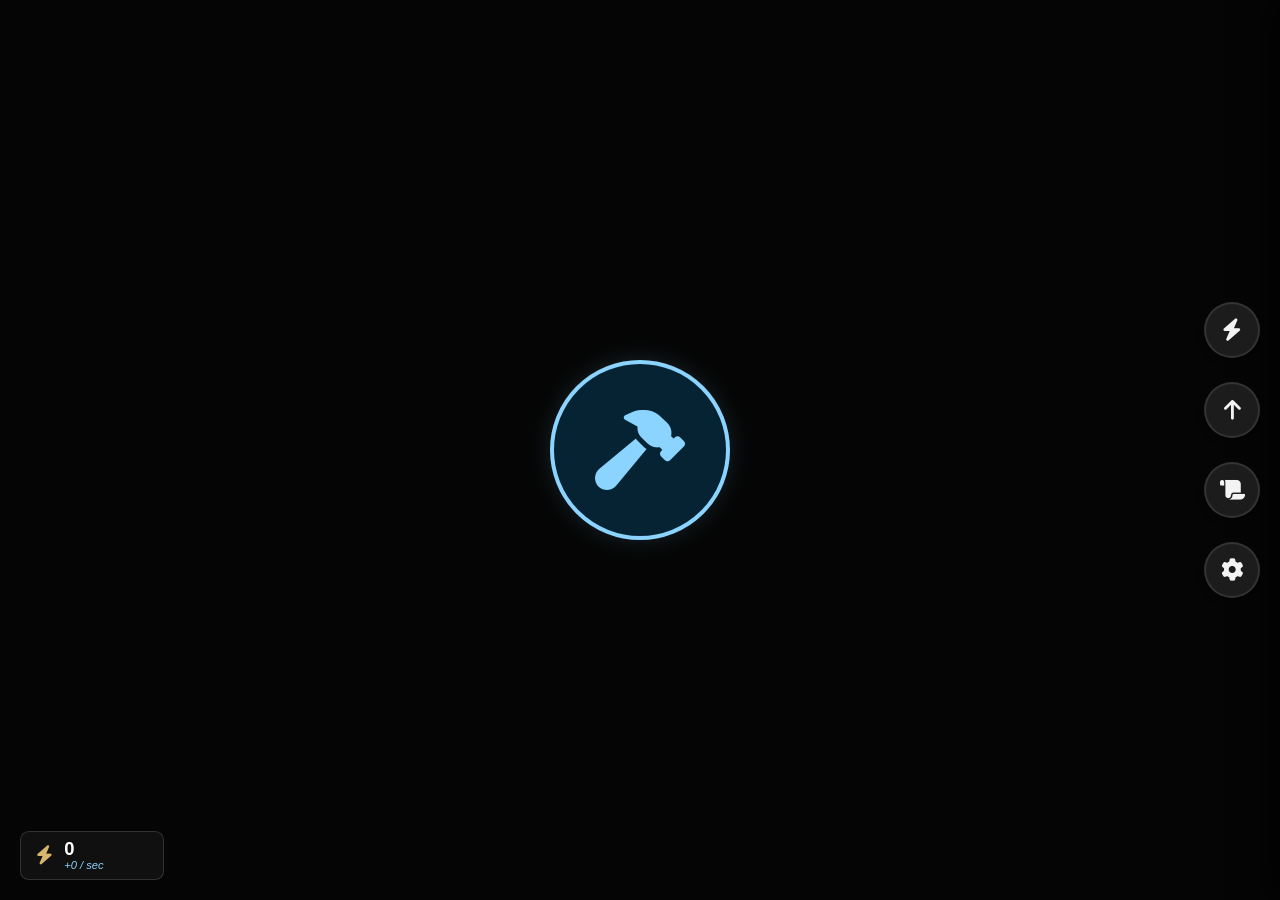
==== commit 7ad88c93: "improve quests system" ====
--- a/idle.html
+++ b/idle.html
@@ -15,10 +15,14 @@
     <div class="idle-header__resources" id="idle-resources" aria-label="Ressources"></div>
     <main class="idle-simple" aria-label="Interface simple du mini-jeu idle">
         <nav class="idle-side-nav">
-            <button class="idle-icon-btn" data-target="actions" title="Voir les actions" aria-label="Actions"><i class="fa-solid fa-bolt"></i></button>
-            <button class="idle-icon-btn" data-target="upgrades" title="Voir les améliorations" aria-label="Améliorations"><i class="fa-solid fa-arrow-up"></i></button>
-            <button class="idle-icon-btn" data-target="quests" title="Voir les quêtes" aria-label="Quêtes"><i class="fa-solid fa-scroll"></i></button>
-            <button class="idle-icon-btn" data-target="settings" title="Paramètres" aria-label="Paramètres"><i class="fa-solid fa-gear"></i></button>
+            <button class="idle-icon-btn" data-target="actions" title="Voir les actions" aria-label="Actions"><i
+                    class="fa-solid fa-bolt"></i></button>
+            <button class="idle-icon-btn" data-target="upgrades" title="Voir les améliorations"
+                aria-label="Améliorations"><i class="fa-solid fa-arrow-up"></i></button>
+            <button class="idle-icon-btn" data-target="quests" title="Voir les quêtes" aria-label="Quêtes"><i
+                    class="fa-solid fa-scroll"></i></button>
+            <button class="idle-icon-btn" data-target="settings" title="Paramètres" aria-label="Paramètres"><i
+                    class="fa-solid fa-gear"></i></button>
         </nav>
 
         <div class="idle-center-action">
@@ -42,17 +46,47 @@
                 <h2>Quêtes</h2>
                 <div class="idle-missions" id="idle-missions"></div>
             </section>
-            
+
             <section class="idle-panel-content" id="panel-settings">
                 <h2>Paramètres</h2>
                 <div style="margin-top: 1rem;">
-                    <button class="button button--danger hud-action-button" id="button-reset-save-idle" type="button" style="width:100%">Réinitialiser la sauvegarde idle</button>
-                    <a class="button button--secondary" href="index.html" style="margin-top: 1rem; display: block; text-align: center;">Retourner au calculateur de ressources</a>
+                    <button class="button hud-action-button" id="button-theme-toggle" type="button"
+                        style="width:100%; margin-bottom: 1rem; display: flex; align-items: center; justify-content: center; gap: 0.5rem;">
+                        <i class="fa-solid fa-sun" id="theme-toggle-icon"></i> Passer en thème clair
+                    </button>
+                    <button class="button button--danger hud-action-button" id="button-reset-save-idle" type="button"
+                        style="width:100%">Réinitialiser la sauvegarde idle</button>
+                    <a class="button button--secondary" href="index.html"
+                        style="margin-top: 1rem; display: block; text-align: center;">Retourner au calculateur de
+                        ressources</a>
                 </div>
             </section>
         </aside>
     </main>
 
+    <!-- Notifications de quêtes complétées -->
+    <div id="quest-notifications" class="quest-notif-container" aria-live="polite" aria-label="Notifications de quêtes">
+    </div>
+
+    <!-- Popup de récompense de quête -->
+    <div id="quest-popup-overlay" class="quest-popup-overlay" role="dialog" aria-modal="true"
+        aria-labelledby="quest-popup-title">
+        <div class="quest-popup">
+            <div class="quest-popup__header">
+                <i class="fa-solid fa-scroll quest-popup__icon" aria-hidden="true"></i>
+                <h2 id="quest-popup-title" class="quest-popup__title"></h2>
+            </div>
+            <p id="quest-popup-lore" class="quest-popup__lore"></p>
+            <p id="quest-popup-reward" class="quest-popup__reward"></p>
+            <div class="quest-popup__actions">
+                <button class="quest-popup__close" id="quest-popup-close" type="button" aria-label="Fermer">✕</button>
+                <button class="button quest-popup__claim" id="quest-popup-claim" type="button">
+                    <i class="fa-solid fa-gift" aria-hidden="true"></i> Recevoir mes récompenses !
+                </button>
+            </div>
+        </div>
+    </div>
+
     <script src="idle.js"></script>
 </body>
 
--- a/style.css
+++ b/style.css
@@ -880,6 +880,12 @@
     flex-direction: column;
     gap: 0.75rem;
     padding-bottom: 3rem;
+    scrollbar-width: none; /* Firefox */
+    -ms-overflow-style: none; /* IE and Edge */
+}
+
+.idle-panel-content > div::-webkit-scrollbar {
+    display: none; /* Chrome, Safari and Opera */
 }
 
 .idle-panel-content.active {
@@ -945,3 +951,397 @@
         transform: translate(-50%, -100px) scale(1.2);
     }
 }
+
+/* ── Quest notifications ──────────────────────────── */
+.quest-notif-container {
+    position: fixed;
+    top: 20px;
+    left: 20px;
+    display: flex;
+    flex-direction: column;
+    gap: 0.55rem;
+    z-index: 200;
+    pointer-events: none;
+}
+
+.quest-notif {
+    display: flex;
+    align-items: center;
+    gap: 0.75rem;
+    padding: 0.6rem 0.9rem;
+    background: rgba(8, 15, 25, 0.97);
+    border: 1px solid rgba(139, 212, 255, 0.55);
+    border-radius: 0.6rem;
+    cursor: pointer;
+    pointer-events: all;
+    box-shadow: 0 0 18px rgba(139, 212, 255, 0.2), 0 4px 14px rgba(0, 0, 0, 0.6);
+    min-width: 260px;
+    max-width: 340px;
+    opacity: 0;
+    transform: translateX(-24px);
+    transition: opacity 0.35s ease, transform 0.35s ease, box-shadow 0.3s ease;
+    animation: questPulse 2.5s ease-in-out infinite;
+}
+
+.quest-notif--visible {
+    opacity: 1;
+    transform: translateX(0);
+}
+
+.quest-notif--exit {
+    opacity: 0;
+    transform: translateX(-24px);
+    animation: none;
+}
+
+.quest-notif:hover {
+    border-color: rgba(139, 212, 255, 0.9);
+    box-shadow: 0 0 28px rgba(139, 212, 255, 0.35), 0 4px 16px rgba(0, 0, 0, 0.7);
+}
+
+.quest-notif__icon {
+    color: #ffd700;
+    font-size: 1.15rem;
+    flex-shrink: 0;
+    filter: drop-shadow(0 0 4px rgba(255, 215, 0, 0.5));
+}
+
+.quest-notif__body {
+    flex: 1;
+    min-width: 0;
+}
+
+.quest-notif__title {
+    font-weight: 700;
+    font-size: 0.88rem;
+    color: #f5f7ff;
+    margin: 0;
+    white-space: nowrap;
+    overflow: hidden;
+    text-overflow: ellipsis;
+}
+
+.quest-notif__sub {
+    margin: 0.1rem 0 0;
+    font-size: 0.7rem;
+    color: #8bd4ff;
+}
+
+.quest-notif__arrow {
+    color: #8bd4ff;
+    font-size: 0.75rem;
+    flex-shrink: 0;
+    opacity: 0.7;
+}
+
+@keyframes questPulse {
+    0%, 100% { box-shadow: 0 0 18px rgba(139, 212, 255, 0.2), 0 4px 14px rgba(0, 0, 0, 0.6); }
+    50%       { box-shadow: 0 0 32px rgba(139, 212, 255, 0.45), 0 4px 18px rgba(0, 0, 0, 0.7); }
+}
+
+/* ── Quest popup ──────────────────────────────────── */
+.quest-popup-overlay {
+    position: fixed;
+    inset: 0;
+    background: rgba(0, 0, 0, 0.72);
+    backdrop-filter: blur(5px);
+    z-index: 300;
+    display: flex;
+    align-items: center;
+    justify-content: center;
+    opacity: 0;
+    pointer-events: none;
+    transition: opacity 0.3s ease;
+}
+
+.quest-popup-overlay.active {
+    opacity: 1;
+    pointer-events: all;
+}
+
+.quest-popup {
+    background: rgba(6, 12, 22, 0.98);
+    border: 1px solid rgba(139, 212, 255, 0.4);
+    border-radius: 1.1rem;
+    padding: 2rem;
+    width: min(480px, 90vw);
+    box-shadow: 0 0 60px rgba(139, 212, 255, 0.12), 0 24px 64px rgba(0, 0, 0, 0.85);
+    transform: scale(0.93) translateY(12px);
+    transition: transform 0.3s cubic-bezier(0.34, 1.56, 0.64, 1);
+}
+
+.quest-popup-overlay.active .quest-popup {
+    transform: scale(1) translateY(0);
+}
+
+.quest-popup__header {
+    display: flex;
+    align-items: center;
+    gap: 0.75rem;
+    margin-bottom: 1.1rem;
+    padding-bottom: 1rem;
+    border-bottom: 1px solid rgba(139, 212, 255, 0.15);
+}
+
+.quest-popup__icon {
+    font-size: 1.6rem;
+    color: #ffd700;
+    filter: drop-shadow(0 0 6px rgba(255, 215, 0, 0.5));
+}
+
+.quest-popup__title {
+    font-size: 1.2rem;
+    font-weight: 700;
+    color: #f5f7ff;
+    margin: 0;
+}
+
+.quest-popup__lore {
+    font-style: italic;
+    color: #8a9ab5;
+    font-size: 0.88rem;
+    line-height: 1.65;
+    margin: 0 0 1.25rem;
+    padding: 0.75rem 1rem;
+    background: rgba(255, 255, 255, 0.035);
+    border-left: 3px solid rgba(139, 212, 255, 0.35);
+    border-radius: 0 0.4rem 0.4rem 0;
+}
+
+.quest-popup__reward {
+    color: #8bd4ff;
+    font-size: 0.9rem;
+    font-weight: 600;
+    margin: 0 0 1.5rem;
+}
+
+.quest-popup__actions {
+    display: flex;
+    align-items: center;
+    gap: 0.75rem;
+}
+
+.quest-popup__close {
+    width: 42px;
+    height: 42px;
+    border-radius: 50%;
+    border: 1px solid rgba(255, 255, 255, 0.18);
+    background: rgba(255, 255, 255, 0.07);
+    color: #8a9ab5;
+    cursor: pointer;
+    font-size: 1rem;
+    display: flex;
+    align-items: center;
+    justify-content: center;
+    transition: all 0.2s ease;
+    flex-shrink: 0;
+}
+
+.quest-popup__close:hover {
+    background: rgba(255, 255, 255, 0.15);
+    color: #f5f7ff;
+    border-color: rgba(255, 255, 255, 0.35);
+}
+
+.quest-popup__claim {
+    flex: 1;
+    background: linear-gradient(135deg, #8bd4ff 0%, #6ce5b1 100%);
+    color: #062334;
+    font-weight: 700;
+    font-size: 0.95rem;
+    padding: 0.75rem 1.25rem;
+    border-radius: 999px;
+    gap: 0.5rem;
+}
+
+.quest-popup__claim:hover {
+    box-shadow: 0 6px 24px rgba(139, 212, 255, 0.45);
+}
+
+/* ── Thème Clair (Light Theme) ───────────────────────── */
+.theme-light.idle-hud-body {
+    background: #eef1f8;
+    color: #1a1e29;
+}
+
+.theme-light .idle-icon-btn {
+    background: #ffffff;
+    border-color: #cbd5e1;
+    color: #475569;
+    box-shadow: 0 4px 6px rgba(0, 0, 0, 0.05);
+}
+
+.theme-light .idle-icon-btn:hover {
+    background: #f8fafc;
+    border-color: #94a3b8;
+}
+
+.theme-light .idle-icon-btn.active {
+    background: #3b82f6;
+    color: #ffffff;
+    border-color: #2563eb;
+    box-shadow: 0 0 15px rgba(59, 130, 246, 0.4);
+}
+
+.theme-light .idle-resource {
+    background: #ffffff;
+    border-color: #cbd5e1;
+    box-shadow: 0 2px 4px rgba(0, 0, 0, 0.02);
+}
+
+.theme-light .idle-resource__value {
+    color: #0f172a;
+}
+
+.theme-light .idle-resource__rate {
+    color: #2563eb;
+}
+
+.theme-light .idle-side-panel {
+    background: rgba(255, 255, 255, 0.95);
+    border-left-color: #cbd5e1;
+    box-shadow: -10px 0 30px rgba(0, 0, 0, 0.1);
+}
+
+.theme-light .idle-panel-content h2 {
+    border-bottom-color: #cbd5e1;
+    color: #0f172a;
+}
+
+.theme-light .idle-upgrade,
+.theme-light .idle-objective {
+    background: #ffffff;
+    border-color: #cbd5e1;
+    box-shadow: 0 2px 4px rgba(0, 0, 0, 0.02);
+}
+
+.theme-light.idle-hud-body .idle-upgrade__description,
+.theme-light.idle-hud-body .idle-upgrade__meta,
+.theme-light.idle-hud-body .idle-caption,
+.theme-light.idle-hud-body .idle-empty {
+    color: #64748b;
+}
+
+.theme-light .hud-action-button {
+    background: #ffffff;
+    border-color: #cbd5e1;
+    color: #334155;
+}
+
+.theme-light .hud-action-button:hover {
+    background: #f8fafc;
+}
+
+.theme-light .hud-action-button.button--danger {
+    background: #fee2e2;
+    border-color: #fca5a5;
+    color: #b91c1c;
+}
+
+.theme-light.idle-hud-body .idle-upgrade button {
+    background: #3b82f6;
+    color: #ffffff;
+}
+
+.theme-light.idle-hud-body .idle-upgrade button:not(:disabled):hover {
+    background: #2563eb;
+}
+
+.theme-light.idle-hud-body .idle-upgrade button:disabled {
+    background: #e2e8f0;
+    color: #94a3b8;
+    border-color: transparent;
+}
+
+.theme-light .idle-progress {
+    background: #e2e8f0;
+}
+
+.theme-light .idle-progress span {
+    background: linear-gradient(90deg, #3b82f6, #10b981);
+}
+
+.theme-light .idle-objective__badge {
+    color: #2563eb;
+}
+
+.theme-light .idle-objective--done {
+    border-color: #10b981;
+}
+
+.theme-light .quest-notif {
+    background: rgba(255, 255, 255, 0.97);
+    border-color: #93c5fd;
+    box-shadow: 0 0 15px rgba(59, 130, 246, 0.15), 0 4px 10px rgba(0, 0, 0, 0.08);
+}
+
+.theme-light .quest-notif__title {
+    color: #0f172a;
+}
+
+.theme-light .quest-notif__sub,
+.theme-light .quest-notif__arrow {
+    color: #3b82f6;
+}
+
+.theme-light .quest-popup {
+    background: rgba(255, 255, 255, 0.98);
+    border-color: #cbd5e1;
+    box-shadow: 0 0 40px rgba(0, 0, 0, 0.1);
+}
+
+.theme-light .quest-popup__header {
+    border-bottom-color: #cbd5e1;
+}
+
+.theme-light .quest-popup__title {
+    color: #0f172a;
+}
+
+.theme-light .quest-popup__lore {
+    color: #475569;
+    background: #f8fafc;
+    border-left-color: #93c5fd;
+}
+
+.theme-light .quest-popup__reward {
+    color: #2563eb;
+}
+
+.theme-light .quest-popup__close {
+    background: #f1f5f9;
+    border-color: #cbd5e1;
+    color: #64748b;
+}
+
+.theme-light .quest-popup__close:hover {
+    background: #e2e8f0;
+    color: #0f172a;
+}
+
+.theme-light .quest-popup__claim {
+    background: linear-gradient(135deg, #3b82f6 0%, #10b981 100%);
+    color: #ffffff;
+}
+
+.theme-light .idle-big-collect-btn {
+    background: #ffffff;
+    border-color: #3b82f6;
+    color: #3b82f6;
+    box-shadow: 0 0 20px rgba(59, 130, 246, 0.15);
+}
+
+.theme-light .idle-big-collect-btn:hover {
+    background: #f0f7ff;
+    box-shadow: 0 0 30px rgba(59, 130, 246, 0.25);
+}
+
+.theme-light .idle-big-collect-btn:active {
+    background: #3b82f6;
+    color: #ffffff;
+}
+
+.theme-light .idle-floating-text {
+    color: #3b82f6;
+    text-shadow: 0 1px 2px rgba(255, 255, 255, 0.8);
+}
